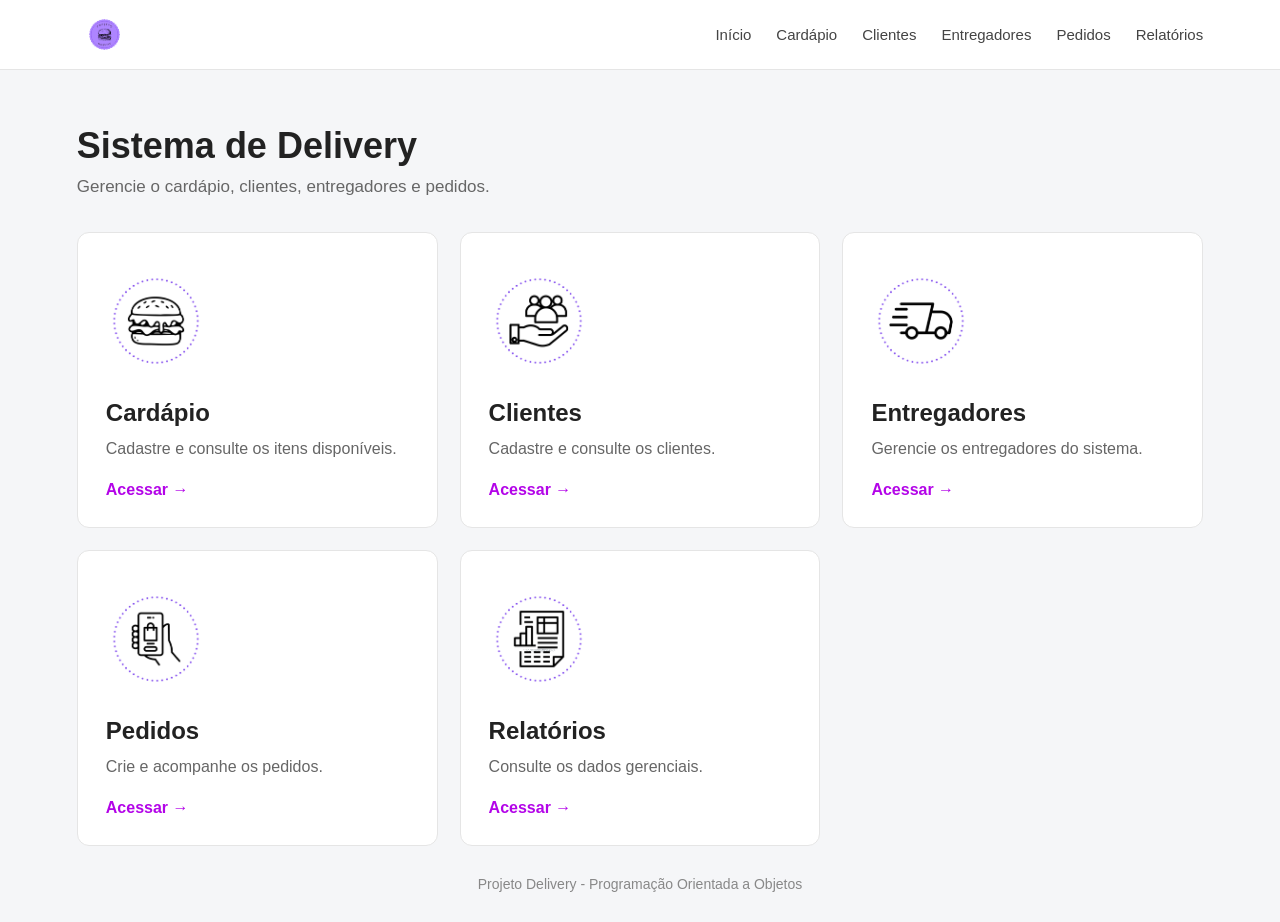
==== frontend/index.html @ b07e9dcb "DeliveryApp v1 - Front+Back" ====
<!DOCTYPE html>
<html lang="pt-BR">
<head>
    <meta charset="UTF-8">
    <meta name="viewport" content="width=device-width, initial-scale=1.0">
    <title>Delivery - Início</title>
    <link rel="icon" type="image/png" href="imagens/logo.png">
    <link rel="stylesheet" href="css/style.css">
</head>
<body>

    <header class="topo">

        <a href="index.html" class="logo">
            <img src="imagens/logo.png" alt="Delivery">
        </a>

        <nav>
            <a href="index.html">Início</a>
            <a href="cardapio.html">Cardápio</a>
            <a href="clientes.html">Clientes</a>
            <a href="entregadores.html">Entregadores</a>
            <a href="pedidos.html">Pedidos</a>
            <a href="relatorios.html">Relatórios</a>
        </nav>

    </header>

    <main class="container">

        <section class="boas-vindas">
            <h1>Sistema de Delivery</h1>
            <p>Gerencie o cardápio, clientes, entregadores e pedidos.</p>
        </section>

        <section class="cards">

            <a href="cardapio.html" class="card">
                <img src="imagens/cardapio.png" alt="Cardápio" class="imagem-card">
                <h2>Cardápio</h2>
                <p>Cadastre e consulte os itens disponíveis.</p>
                <span>Acessar →</span>
            </a>

            <a href="clientes.html" class="card">
                <img src="imagens/clientes.png" alt="Clientes" class="imagem-card">
                <h2>Clientes</h2>
                <p>Cadastre e consulte os clientes.</p>
                <span>Acessar →</span>
            </a>

            <a href="entregadores.html" class="card">
                <img src="imagens/entregadores.png" alt="Entregadores" class="imagem-card">
                <h2>Entregadores</h2>
                <p>Gerencie os entregadores do sistema.</p>
                <span>Acessar →</span>
            </a>

            <a href="pedidos.html" class="card">
                <img src="imagens/pedidos.png" alt="Pedidos" class="imagem-card">
                <h2>Pedidos</h2>
                <p>Crie e acompanhe os pedidos.</p>
                <span>Acessar →</span>
            </a>

            <a href="relatorios.html" class="card">
                <img src="imagens/relatorios.png" alt="Relatórios" class="imagem-card">
                <h2>Relatórios</h2>
                <p>Consulte os dados gerenciais.</p>
                <span>Acessar →</span>
            </a>

        </section>

    </main>

    <footer>
        <p>Projeto Delivery - Programação Orientada a Objetos</p>
    </footer>

</body>
</html>
---- frontend/css/style.css ----
* {
    margin: 0;
    padding: 0;
    box-sizing: border-box;
}

:root {
    --principal: #b304e8;
    --principal-hover: #a110b1;
    --fundo: #f5f6f8;
    --branco: #ffffff;
    --texto: #222222;
    --texto-secundario: #666666;
    --borda: #e5e5e5;
    --sucesso: #198754;
    --erro: #dc3545;
    --azul: #0d6efd;
}

body {
    font-family: Arial, Helvetica, sans-serif;
    background: var(--fundo);
    color: var(--texto);
    min-height: 100vh;
}

a {
    color: inherit;
}

button,
input,
select {
    font-family: inherit;
}

button {
    cursor: pointer;
}

.topo {
    width: 100%;
    min-height: 70px;
    background: var(--branco);
    border-bottom: 1px solid var(--borda);
    display: flex;
    align-items: center;
    justify-content: space-between;
    padding: 0 6%;
}

.logo {
    font-size: 24px;
    font-weight: bold;
    color: var(--principal);
    text-decoration: none;
    display: flex;
    align-items: center;
}

.logo img {
    width: 55px;
    height: 55px;
    object-fit: contain;
}

.topo nav {
    display: flex;
    align-items: center;
    gap: 25px;
}

.topo nav a {
    text-decoration: none;
    color: #444;
    font-size: 15px;
    font-weight: 500;
    transition: 0.2s;
}

.topo nav a:hover {
    color: var(--principal);
}

.container {
    width: 88%;
    max-width: 1200px;
    margin: 0 auto;
}

.boas-vindas {
    padding: 55px 0 35px;
}

.boas-vindas h1 {
    font-size: 36px;
    margin-bottom: 10px;
}

.boas-vindas p {
    color: var(--texto-secundario);
    font-size: 17px;
}

.cards {
    display: grid;
    grid-template-columns: repeat(3, 1fr);
    gap: 22px;
}

.card {
    background: var(--branco);
    border-radius: 12px;
    padding: 28px;
    text-decoration: none;
    border: 1px solid var(--borda);
    transition: 0.2s;
}

.card:hover {
    transform: translateY(-4px);
    box-shadow: 0 8px 25px rgba(0, 0, 0, 0.08);
}

.card img {
    width: 100px;
    height: 120px;
    object-fit: cover;
    border-radius: 10px;
    margin-bottom: 18px;
}

.card h2 {
    margin-bottom: 10px;
}

.card p {
    color: var(--texto-secundario);
    line-height: 1.5;
    margin-bottom: 20px;
}

.card span {
    color: var(--principal);
    font-weight: bold;
}

.pagina-cabecalho {
    padding: 45px 0 30px;
}

.pagina-cabecalho h1 {
    font-size: 32px;
    margin-bottom: 8px;
}

.pagina-cabecalho p {
    color: var(--texto-secundario);
    font-size: 16px;
}

.barra-acoes {
    background: var(--branco);
    border: 1px solid var(--borda);
    border-radius: 10px;
    padding: 18px;
    margin-bottom: 25px;
    display: flex;
    align-items: center;
    justify-content: space-between;
    gap: 15px;
}

.busca {
    display: flex;
    align-items: center;
    gap: 10px;
    flex: 1;
}

.busca input {
    width: 100%;
    max-width: 450px;
}

button {
    border: none;
    border-radius: 7px;
    padding: 11px 18px;
    font-size: 14px;
    font-weight: 600;
    background: var(--principal);
    color: var(--branco);
    transition: 0.2s;
}

button:hover {
    background: var(--principal-hover);
}

#btnListar,
#btnCancelarItem,
#btnCancelarCliente,
#btnCancelarEntregador,
#btnCancelarPedido {
    background: #6c757d;
}

#btnListar:hover,
#btnCancelarItem:hover,
#btnCancelarCliente:hover,
#btnCancelarEntregador:hover,
#btnCancelarPedido:hover {
    background: #5c636a;
}

input,
select {
    width: 100%;
    border: 1px solid #d5d5d5;
    border-radius: 7px;
    padding: 11px 12px;
    font-size: 14px;
    background: var(--branco);
    outline: none;
}

input:focus,
select:focus {
    border-color: var(--principal);
    box-shadow: 0 0 0 3px rgba(232, 93, 4, 0.1);
}

.formulario {
    background: var(--branco);
    border: 1px solid var(--borda);
    border-radius: 10px;
    padding: 25px;
    margin-bottom: 25px;
}

.formulario h2 {
    font-size: 21px;
    margin-bottom: 22px;
}

.formulario form {
    display: grid;
    gap: 18px;
}

.campo {
    display: flex;
    flex-direction: column;
    gap: 7px;
}

.campo label {
    font-size: 14px;
    font-weight: 600;
}

.botoes-formulario {
    display: flex;
    gap: 10px;
    margin-top: 5px;
}

.oculto {
    display: none !important;
}

.tabela-container {
    background: var(--branco);
    border: 1px solid var(--borda);
    border-radius: 10px;
    padding: 25px;
    margin-bottom: 30px;
    overflow-x: auto;
}

.tabela-container h2 {
    font-size: 21px;
    margin-bottom: 20px;
}

table {
    width: 100%;
    border-collapse: collapse;
}

thead {
    background: #f1f3f5;
}

th,
td {
    padding: 14px 12px;
    text-align: left;
    border-bottom: 1px solid var(--borda);
    font-size: 14px;
}

th {
    font-weight: 600;
}

tbody tr:hover {
    background: #fafafa;
}

.filtro {
    display: flex;
    align-items: center;
    gap: 10px;
}

.filtro label {
    font-size: 14px;
    font-weight: 600;
    white-space: nowrap;
}

.filtro select {
    width: 180px;
}

.itens-pedido {
    margin-top: 10px;
    border-top: 1px solid var(--borda);
    padding-top: 20px;
}

.itens-pedido h3 {
    font-size: 18px;
    margin-bottom: 15px;
}

.resumo-pedido {
    background: #f8f9fa;
    border-radius: 8px;
    padding: 18px;
    margin-top: 10px;
}

.resumo-pedido p {
    display: flex;
    justify-content: space-between;
    padding: 6px 0;
    color: #555;
}

.resumo-pedido p:last-child {
    border-top: 1px solid var(--borda);
    margin-top: 8px;
    padding-top: 14px;
    font-size: 18px;
    color: var(--texto);
}

/* RELATÓRIOS */

.relatorios-cards {
    display: grid;
    grid-template-columns: repeat(3, 1fr);
    gap: 20px;
    margin-bottom: 25px;
}

.relatorio-card {
    background: var(--branco);
    border: 1px solid var(--borda);
    border-radius: 10px;
    padding: 25px;
}

.imagem-card {
    width: 100px;
    height: 120px;
    object-fit: cover;
    object-position: center;
    display: block;
    border-radius: 10px;
    margin-bottom: 18px;
}

.imagem-relatorio {
    width: 100px;
    height: 120px;
    object-fit: cover;
    object-position: center;
    display: block;
    border-radius: 8px;
    margin-bottom: 18px;
}

.relatorio-card h2 {
    font-size: 16px;
    color: var(--texto-secundario);
    font-weight: 500;
    margin-bottom: 12px;
}

.relatorio-card strong {
    font-size: 25px;
    color: var(--principal);
}

.relatorio-card p {
    color: var(--texto-secundario);
    margin-top: 8px;
    font-size: 14px;
}

.acoes-relatorio {
    display: flex;
    justify-content: flex-end;
    margin-bottom: 40px;
}

/* STATUS DOS PEDIDOS */

.status {
    display: inline-block;
    padding: 5px 10px;
    border-radius: 20px;
    font-size: 12px;
    font-weight: bold;
}

.status-recebido {
    background: #fff3cd;
    color: #856404;
}

.status-preparo {
    background: #cff4fc;
    color: #055160;
}

.status-pronto {
    background: #d1e7dd;
    color: #0f5132;
}

.status-rota {
    background: #cfe2ff;
    color: #084298;
}

.status-entregue {
    background: #d1e7dd;
    color: #0f5132;
}

/* MENSAGENS */

.mensagem {
    padding: 12px 15px;
    border-radius: 7px;
    margin-bottom: 15px;
    font-size: 14px;
}

.mensagem-sucesso {
    background: #d1e7dd;
    color: #0f5132;
}

.mensagem-erro {
    background: #f8d7da;
    color: #842029;
}

.mensagem-info {
    background: #cff4fc;
    color: #055160;
}

footer {
    text-align: center;
    padding: 30px 0;
    color: #888;
    font-size: 14px;
}

/* TABLET */

@media (max-width: 1000px) {

    .topo {
        padding: 0 3%;
    }

    .topo nav {
        gap: 15px;
    }

    .cards {
        grid-template-columns: repeat(2, 1fr);
    }

    .relatorios-cards {
        grid-template-columns: repeat(2, 1fr);
    }

}

/* CELULAR */

@media (max-width: 750px) {

    .topo {
        flex-direction: column;
        padding: 20px;
        gap: 20px;
    }

    .topo nav {
        flex-wrap: wrap;
        justify-content: center;
    }

    .barra-acoes {
        flex-direction: column;
        align-items: stretch;
    }

    .busca {
        flex-direction: column;
        align-items: stretch;
    }

    .busca input {
        max-width: none;
    }

    .filtro {
        flex-direction: column;
        align-items: stretch;
    }

    .filtro select {
        width: 100%;
    }

    .cards {
        grid-template-columns: 1fr;
    }

    .relatorios-cards {
        grid-template-columns: 1fr;
    }

}

/* CELULAR PEQUENO */

@media (max-width: 500px) {

    .container {
        width: 92%;
    }

    .boas-vindas h1 {
        font-size: 28px;
    }

    .pagina-cabecalho h1 {
        font-size: 27px;
    }

    .formulario,
    .tabela-container {
        padding: 18px;
    }

    .botoes-formulario {
        flex-direction: column;
    }

    .botoes-formulario button {
        width: 100%;
    }

    .imagem-relatorio {
        height: 140px;
    }

}
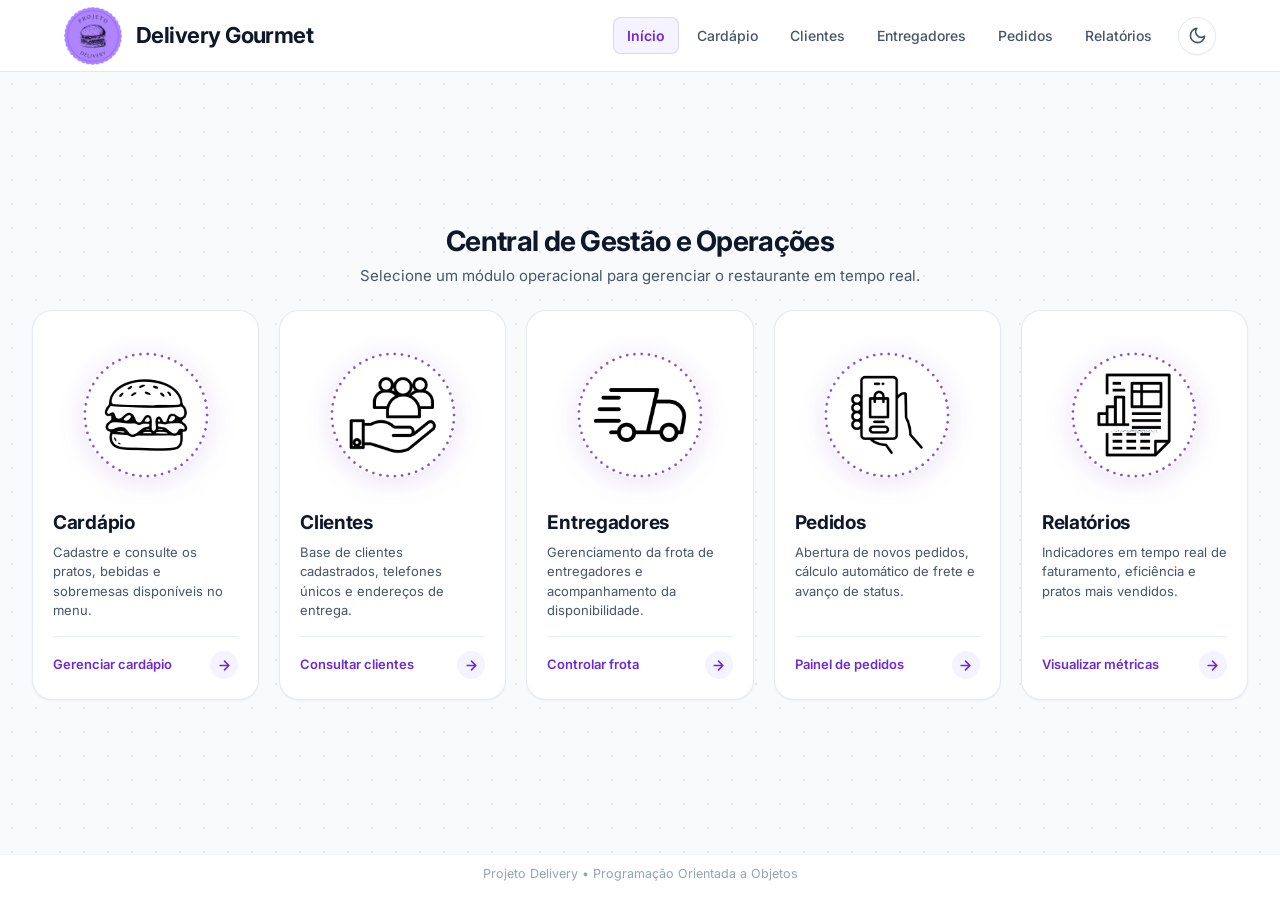
==== commit 5b6f2f5d: "DeliveryApp - VersaoFinal" ====
--- a/frontend/index.html
+++ b/frontend/index.html
@@ -4,70 +4,145 @@
     <meta charset="UTF-8">
     <meta name="viewport" content="width=device-width, initial-scale=1.0">
     <title>Delivery - Início</title>
-    <link rel="icon" type="image/png" href="imagens/logo.png">
-    <link rel="stylesheet" href="css/style.css">
+    <link rel="icon" type="image/png" href="imagens/favicon.png">
+    <script>
+        (function() {
+            try {
+                var salvo = localStorage.getItem('delivery_tema');
+                var prefereEscuro = window.matchMedia && window.matchMedia('(prefers-color-scheme: dark)').matches;
+                var tema = salvo || (prefereEscuro ? 'escuro' : 'claro');
+                document.documentElement.setAttribute('data-tema', tema);
+            } catch (e) {}
+        })();
+    </script>
+    <link rel="preconnect" href="https://fonts.googleapis.com">
+    <link rel="preconnect" href="https://fonts.gstatic.com" crossorigin>
+    <link href="https://fonts.googleapis.com/css2?family=Inter:wght@400;500;600;700&display=swap" rel="stylesheet">
+    <link rel="stylesheet" href="css/style.css?v=6">
 </head>
-<body>
+<body class="pagina-inicio">
 
     <header class="topo">
+        <div class="logo-wrap">
+            <a href="index.html" class="logo">
+                <img src="imagens/logo-menu.png" alt="Delivery">
+                <span class="logo-texto">Delivery Gourmet</span>
+            </a>
 
-        <a href="index.html" class="logo">
-            <img src="imagens/logo.png" alt="Delivery">
-        </a>
+            <div class="logo-popover">
+                <div class="logo-popover-img-wrap">
+                    <img src="imagens/logo-menu.png" alt="Logo Delivery Gourmet Ampliada" class="logo-popover-img">
+                </div>
+                <div class="logo-popover-conteudo">
+                    <h3>Delivery Gourmet</h3>
+                    <p>Sistema Acadêmico de Gestão Gastronômica &amp; Entregas</p>
+                </div>
+            </div>
+        </div>
 
         <nav>
-            <a href="index.html">Início</a>
+            <a href="index.html" class="ativo">Início</a>
             <a href="cardapio.html">Cardápio</a>
             <a href="clientes.html">Clientes</a>
             <a href="entregadores.html">Entregadores</a>
             <a href="pedidos.html">Pedidos</a>
             <a href="relatorios.html">Relatórios</a>
+            <button type="button" id="btnTemaToggle" class="btn-tema" title="Alternar tema claro/escuro" aria-label="Alternar tema claro/escuro">
+                <svg class="icone-sol" viewBox="0 0 24 24" width="18" height="18" fill="none" stroke="currentColor" stroke-width="2" stroke-linecap="round" stroke-linejoin="round">
+                    <circle cx="12" cy="12" r="5"></circle>
+                    <line x1="12" y1="1" x2="12" y2="3"></line>
+                    <line x1="12" y1="21" x2="12" y2="23"></line>
+                    <line x1="4.22" y1="4.22" x2="5.64" y2="5.64"></line>
+                    <line x1="18.36" y1="18.36" x2="19.78" y2="19.78"></line>
+                    <line x1="1" y1="12" x2="3" y2="12"></line>
+                    <line x1="21" y1="12" x2="23" y2="12"></line>
+                    <line x1="4.22" y1="19.78" x2="5.64" y2="18.36"></line>
+                    <line x1="18.36" y1="5.64" x2="19.78" y2="4.22"></line>
+                </svg>
+                <svg class="icone-lua" viewBox="0 0 24 24" width="18" height="18" fill="none" stroke="currentColor" stroke-width="2" stroke-linecap="round" stroke-linejoin="round">
+                    <path d="M21 12.79A9 9 0 1 1 11.21 3 7 7 0 0 0 21 12.79z"></path>
+                </svg>
+            </button>
         </nav>
-
     </header>
 
-    <main class="container">
+    <main class="container container-home">
 
-        <section class="boas-vindas">
-            <h1>Sistema de Delivery</h1>
-            <p>Gerencie o cardápio, clientes, entregadores e pedidos.</p>
+        <section class="pagina-cabecalho boas-vindas animar-fade-in">
+            <h1>Central de Gestão e Operações</h1>
+            <p>Selecione um módulo operacional para gerenciar o restaurante em tempo real.</p>
         </section>
 
-        <section class="cards">
+        <section class="cards animar-fade-in">
 
             <a href="cardapio.html" class="card">
-                <img src="imagens/cardapio.png" alt="Cardápio" class="imagem-card">
+                <div class="card-img-wrap">
+                    <img src="imagens/cardapio.png?v=3" alt="Cardápio" class="imagem-card">
+                </div>
                 <h2>Cardápio</h2>
-                <p>Cadastre e consulte os itens disponíveis.</p>
-                <span>Acessar →</span>
+                <p>Cadastre e consulte os pratos, bebidas e sobremesas disponíveis no menu.</p>
+                <div class="card-acao">
+                    <span class="card-acao-texto">Gerenciar cardápio</span>
+                    <span class="card-acao-icone">
+                        <svg width="15" height="15" viewBox="0 0 24 24" fill="none" stroke="currentColor" stroke-width="2.5" stroke-linecap="round" stroke-linejoin="round"><path d="M5 12h14M12 5l7 7-7 7"/></svg>
+                    </span>
+                </div>
             </a>
 
             <a href="clientes.html" class="card">
-                <img src="imagens/clientes.png" alt="Clientes" class="imagem-card">
+                <div class="card-img-wrap">
+                    <img src="imagens/clientes.png?v=3" alt="Clientes" class="imagem-card">
+                </div>
                 <h2>Clientes</h2>
-                <p>Cadastre e consulte os clientes.</p>
-                <span>Acessar →</span>
+                <p>Base de clientes cadastrados, telefones únicos e endereços de entrega.</p>
+                <div class="card-acao">
+                    <span class="card-acao-texto">Consultar clientes</span>
+                    <span class="card-acao-icone">
+                        <svg width="15" height="15" viewBox="0 0 24 24" fill="none" stroke="currentColor" stroke-width="2.5" stroke-linecap="round" stroke-linejoin="round"><path d="M5 12h14M12 5l7 7-7 7"/></svg>
+                    </span>
+                </div>
             </a>
 
             <a href="entregadores.html" class="card">
-                <img src="imagens/entregadores.png" alt="Entregadores" class="imagem-card">
+                <div class="card-img-wrap">
+                    <img src="imagens/entregadores.png?v=3" alt="Entregadores" class="imagem-card">
+                </div>
                 <h2>Entregadores</h2>
-                <p>Gerencie os entregadores do sistema.</p>
-                <span>Acessar →</span>
+                <p>Gerenciamento da frota de entregadores e acompanhamento da disponibilidade.</p>
+                <div class="card-acao">
+                    <span class="card-acao-texto">Controlar frota</span>
+                    <span class="card-acao-icone">
+                        <svg width="15" height="15" viewBox="0 0 24 24" fill="none" stroke="currentColor" stroke-width="2.5" stroke-linecap="round" stroke-linejoin="round"><path d="M5 12h14M12 5l7 7-7 7"/></svg>
+                    </span>
+                </div>
             </a>
 
             <a href="pedidos.html" class="card">
-                <img src="imagens/pedidos.png" alt="Pedidos" class="imagem-card">
+                <div class="card-img-wrap">
+                    <img src="imagens/pedidos.png?v=3" alt="Pedidos" class="imagem-card">
+                </div>
                 <h2>Pedidos</h2>
-                <p>Crie e acompanhe os pedidos.</p>
-                <span>Acessar →</span>
+                <p>Abertura de novos pedidos, cálculo automático de frete e avanço de status.</p>
+                <div class="card-acao">
+                    <span class="card-acao-texto">Painel de pedidos</span>
+                    <span class="card-acao-icone">
+                        <svg width="15" height="15" viewBox="0 0 24 24" fill="none" stroke="currentColor" stroke-width="2.5" stroke-linecap="round" stroke-linejoin="round"><path d="M5 12h14M12 5l7 7-7 7"/></svg>
+                    </span>
+                </div>
             </a>
 
             <a href="relatorios.html" class="card">
-                <img src="imagens/relatorios.png" alt="Relatórios" class="imagem-card">
+                <div class="card-img-wrap">
+                    <img src="imagens/relatorios.png?v=3" alt="Relatórios" class="imagem-card">
+                </div>
                 <h2>Relatórios</h2>
-                <p>Consulte os dados gerenciais.</p>
-                <span>Acessar →</span>
+                <p>Indicadores em tempo real de faturamento, eficiência e pratos mais vendidos.</p>
+                <div class="card-acao">
+                    <span class="card-acao-texto">Visualizar métricas</span>
+                    <span class="card-acao-icone">
+                        <svg width="15" height="15" viewBox="0 0 24 24" fill="none" stroke="currentColor" stroke-width="2.5" stroke-linecap="round" stroke-linejoin="round"><path d="M5 12h14M12 5l7 7-7 7"/></svg>
+                    </span>
+                </div>
             </a>
 
         </section>
@@ -75,8 +150,9 @@
     </main>
 
     <footer>
-        <p>Projeto Delivery - Programação Orientada a Objetos</p>
+        <p>Projeto Delivery &bull; Programação Orientada a Objetos</p>
     </footer>
 
+    <script src="js/api.js"></script>
 </body>
 </html>
--- a/frontend/css/style.css
+++ b/frontend/css/style.css
@@ -1,174 +1,520 @@
-* {
+/* ==========================================================================
+   DELIVERY GOURMET - DESIGN SYSTEM CENTRALIZADO
+   Inspirado nas diretrizes visuais de PrimeNG e Aceternity UI.
+   Regra: Um sistema, uma identidade, um padrão.
+   ========================================================================== */
+
+/* --------------------------------------------------------------------------
+   1. RESET & DESIGN TOKENS
+   -------------------------------------------------------------------------- */
+*,
+*::before,
+*::after {
     margin: 0;
     padding: 0;
     box-sizing: border-box;
 }
 
 :root {
-    --principal: #b304e8;
-    --principal-hover: #a110b1;
-    --fundo: #f5f6f8;
-    --branco: #ffffff;
-    --texto: #222222;
-    --texto-secundario: #666666;
-    --borda: #e5e5e5;
-    --sucesso: #198754;
-    --erro: #dc3545;
-    --azul: #0d6efd;
+    /* Identidade Cromática Primária (Violeta Elegante - WCAG AAA Compliant) */
+    --brand-primaria: #6d28d9;
+    --brand-primaria-hover: #5b21b6;
+    --brand-primaria-active: #4c1d95;
+    --brand-primaria-surface: #f5f3ff;
+    --brand-primaria-border: #ddd6fe;
+    --brand-primaria-ring: rgba(109, 40, 217, 0.15);
+
+    /* Escala Neutra de Superfície (Slate Palette) */
+    --fundo-app: #f8fafc;
+    --superficie: #ffffff;
+    --superficie-subtil: #f1f5f9;
+    --borda: #e2e8f0;
+    --borda-forte: #cbd5e1;
+
+    /* Escala Tipográfica de Contraste */
+    --texto-principal: #0f172a;
+    --texto-secundario: #475569;
+    --texto-suave: #94a3b8;
+
+    /* Feedback Semântico (PrimeNG Tag / Message Styles) */
+    --sucesso-fundo: #ecfdf5;
+    --sucesso-texto: #047857;
+    --sucesso-borda: #a7f3d0;
+
+    --aviso-fundo: #fffbeb;
+    --aviso-texto: #b45309;
+    --aviso-borda: #fde68a;
+
+    --erro-fundo: #fef2f2;
+    --erro-texto: #b91c1c;
+    --erro-borda: #fecaca;
+
+    --info-fundo: #eff6ff;
+    --info-texto: #1d4ed8;
+    --info-borda: #bfdbfe;
+
+    /* Dimensões e Raios Unificados */
+    --altura-controle: 40px;
+    --altura-controle-sm: 32px;
+    --raio-sm: 8px;
+    --raio-md: 12px;
+    --raio-lg: 16px;
+    --raio-pill: 9999px;
+
+    /* Sombras Sutis (Aceternity Ambient & Minimal Elevation) */
+    --sombra-sm: 0 1px 2px 0 rgba(0, 0, 0, 0.04);
+    --sombra-card: 0 1px 3px 0 rgba(0, 0, 0, 0.04), 0 1px 2px -1px rgba(0, 0, 0, 0.04);
+    --sombra-card-hover: 0 10px 20px -3px rgba(0, 0, 0, 0.05), 0 4px 6px -2px rgba(0, 0, 0, 0.02);
+    --sombra-dropdown: 0 10px 15px -3px rgba(0, 0, 0, 0.08), 0 4px 6px -4px rgba(0, 0, 0, 0.03);
+
+    /* Transições e Movimento Discreto */
+    --transicao-rapida: 0.15s ease-in-out;
+    --transicao-suave: 0.2s cubic-bezier(0.16, 1, 0.3, 1);
+    --transicao-tema: background-color 0.25s ease, border-color 0.25s ease, color 0.25s ease;
+
+    /* Tokens Específicos para Componentes */
+    --navbar-bg: rgba(255, 255, 255, 0.95);
+    --card-bg: #ffffff;
+    --card-border: rgba(226, 232, 240, 0.85);
+    --card-divisor: rgba(226, 232, 240, 0.75);
+    --popover-bg: #ffffff;
+    --popover-border: rgba(109, 40, 217, 0.25);
+    --popover-sombra: 0 24px 48px -10px rgba(109, 40, 217, 0.22), 0 4px 16px rgba(0, 0, 0, 0.08);
+    --spotlight-cor: rgba(109, 40, 217, 0.08);
+    --ilustracao-radial: radial-gradient(circle at center, rgba(109, 40, 217, 0.05) 0%, transparent 68%);
+    --ilustracao-radial-hover: radial-gradient(circle at center, rgba(109, 40, 217, 0.12) 0%, transparent 72%);
+    --body-grid-pattern: radial-gradient(rgba(148, 163, 184, 0.22) 1px, transparent 1px);
+    --scrollbar-track: #f1f5f9;
+    --scrollbar-thumb: #cbd5e1;
+    --scrollbar-thumb-hover: #94a3b8;
+}
+
+/* ==========================================================================
+   MODO ESCURO COMPLETO (DARK MODE TOKENS & OVERRIDES)
+   ========================================================================== */
+[data-tema="escuro"] {
+    /* Identidade Cromática Primária (Calibrada para fundo escuro com alto contraste) */
+    --brand-primaria: #8b5cf6;
+    --brand-primaria-hover: #a78bfa;
+    --brand-primaria-active: #7c3aed;
+    --brand-primaria-surface: rgba(139, 92, 246, 0.16);
+    --brand-primaria-border: rgba(139, 92, 246, 0.38);
+    --brand-primaria-ring: rgba(139, 92, 246, 0.3);
+
+    /* Escala Neutra de Superfície (Slate Profundo de Alta Sofisticação) */
+    --fundo-app: #090d16;
+    --superficie: #111827;
+    --superficie-subtil: #1e293b;
+    --borda: #1e293b;
+    --borda-forte: #334155;
+
+    /* Escala Tipográfica de Alto Contraste Acessível (WCAG AAA) */
+    --texto-principal: #f8fafc;
+    --texto-secundario: #94a3b8;
+    --texto-suave: #64748b;
+
+    /* Feedback Semântico Refinado para Dark Mode */
+    --sucesso-fundo: rgba(16, 185, 129, 0.14);
+    --sucesso-texto: #34d399;
+    --sucesso-borda: rgba(16, 185, 129, 0.32);
+
+    --aviso-fundo: rgba(245, 158, 11, 0.14);
+    --aviso-texto: #fbbf24;
+    --aviso-borda: rgba(245, 158, 11, 0.32);
+
+    --erro-fundo: rgba(239, 68, 68, 0.14);
+    --erro-texto: #f87171;
+    --erro-borda: rgba(239, 68, 68, 0.32);
+
+    --info-fundo: rgba(59, 130, 246, 0.14);
+    --info-texto: #60a5fa;
+    --info-borda: rgba(59, 130, 246, 0.32);
+
+    /* Sombras Profundas com Oclusão de Ambiente */
+    --sombra-sm: 0 1px 3px 0 rgba(0, 0, 0, 0.35);
+    --sombra-card: 0 4px 16px -2px rgba(0, 0, 0, 0.45), 0 2px 6px -1px rgba(0, 0, 0, 0.3);
+    --sombra-card-hover: 0 20px 35px -8px rgba(0, 0, 0, 0.65), 0 6px 14px -3px rgba(0, 0, 0, 0.4);
+    --sombra-dropdown: 0 16px 32px -4px rgba(0, 0, 0, 0.65), 0 6px 12px -3px rgba(0, 0, 0, 0.4);
+
+    /* Tokens Específicos para Componentes */
+    --navbar-bg: rgba(9, 13, 22, 0.92);
+    --card-bg: #111827;
+    --card-border: rgba(51, 65, 85, 0.65);
+    --card-divisor: rgba(51, 65, 85, 0.6);
+    --popover-bg: #111827;
+    --popover-border: rgba(139, 92, 246, 0.35);
+    --popover-sombra: 0 24px 48px -10px rgba(0, 0, 0, 0.75), 0 4px 20px rgba(139, 92, 246, 0.2);
+    --spotlight-cor: rgba(139, 92, 246, 0.16);
+    --ilustracao-radial: radial-gradient(circle at center, rgba(139, 92, 246, 0.12) 0%, transparent 68%);
+    --ilustracao-radial-hover: radial-gradient(circle at center, rgba(139, 92, 246, 0.22) 0%, transparent 72%);
+    --body-grid-pattern: radial-gradient(rgba(148, 163, 184, 0.08) 1px, transparent 1px);
+    --scrollbar-track: #090d16;
+    --scrollbar-thumb: #1e293b;
+    --scrollbar-thumb-hover: #334155;
+}
+
+/* Scrollbars Globais Suaves */
+html {
+    scrollbar-width: thin;
+    scrollbar-color: var(--scrollbar-thumb) var(--scrollbar-track);
+}
+
+::-webkit-scrollbar {
+    width: 8px;
+    height: 8px;
+}
+
+::-webkit-scrollbar-track {
+    background: var(--scrollbar-track);
+}
+
+::-webkit-scrollbar-thumb {
+    background: var(--scrollbar-thumb);
+    border-radius: var(--raio-pill);
+}
+
+::-webkit-scrollbar-thumb:hover {
+    background: var(--scrollbar-thumb-hover);
 }
 
 body {
-    font-family: Arial, Helvetica, sans-serif;
-    background: var(--fundo);
-    color: var(--texto);
+    font-family: 'Inter', -apple-system, BlinkMacSystemFont, "Segoe UI", Roboto, "Helvetica Neue", Arial, sans-serif;
+    background-color: var(--fundo-app);
+    background-image: var(--body-grid-pattern);
+    background-size: 24px 24px;
+    background-position: 0 0;
+    color: var(--texto-secundario);
+    line-height: 1.5;
+    font-size: 14px;
     min-height: 100vh;
+    -webkit-font-smoothing: antialiased;
+    -moz-osx-font-smoothing: grayscale;
+    transition: var(--transicao-tema);
 }
 
 a {
     color: inherit;
+    text-decoration: none;
 }
 
 button,
 input,
-select {
+select,
+textarea {
     font-family: inherit;
-}
-
-button {
-    cursor: pointer;
-}
-
+    font-size: 14px;
+    color: var(--texto-principal);
+}
+
+/* --------------------------------------------------------------------------
+   2. NAVBAR / CABEÇALHO GLOBAL DO SISTEMA
+   -------------------------------------------------------------------------- */
 .topo {
     width: 100%;
-    min-height: 70px;
-    background: var(--branco);
+    min-height: 80px;
+    background: var(--navbar-bg);
+    backdrop-filter: blur(12px);
+    -webkit-backdrop-filter: blur(12px);
     border-bottom: 1px solid var(--borda);
     display: flex;
     align-items: center;
     justify-content: space-between;
-    padding: 0 6%;
+    padding: 0 5%;
+    position: sticky;
+    top: 0;
+    z-index: 999;
+    transition: background-color 0.25s ease, border-color 0.25s ease;
+}
+
+.logo-wrap {
+    position: relative;
+    display: inline-flex;
+    align-items: center;
 }
 
 .logo {
-    font-size: 24px;
-    font-weight: bold;
-    color: var(--principal);
+    display: inline-flex;
+    align-items: center;
+    gap: 14px;
     text-decoration: none;
+    transition: opacity var(--transicao-rapida), transform var(--transicao-rapida);
+}
+
+.logo:hover {
+    opacity: 0.95;
+    transform: translateY(-1px);
+}
+
+.logo img {
+    width: 58px;
+    height: 58px;
+    object-fit: contain;
+}
+
+.logo-texto {
+    font-size: 22px;
+    font-weight: 700;
+    color: var(--texto-principal);
+    letter-spacing: -0.025em;
+    display: inline-flex;
+    align-items: center;
+}
+
+/* Popover Flutuante da Logo Ampliada no Hover */
+.logo-popover {
+    position: absolute;
+    top: calc(100% + 14px);
+    left: 0;
+    width: 290px;
+    background: var(--popover-bg) !important;
+    backdrop-filter: none !important;
+    -webkit-backdrop-filter: none !important;
+    border: 1px solid var(--popover-border);
+    border-radius: var(--raio-md);
+    box-shadow: var(--popover-sombra);
+    padding: 22px 20px;
+    z-index: 9999;
+    opacity: 0;
+    visibility: hidden;
+    transform: translateY(8px) scale(0.96);
+    transition: opacity 0.2s cubic-bezier(0.16, 1, 0.3, 1),
+                transform 0.2s cubic-bezier(0.16, 1, 0.3, 1),
+                visibility 0.2s,
+                background-color 0.25s ease,
+                border-color 0.25s ease;
+    pointer-events: none;
+}
+
+.logo-popover::before {
+    content: '';
+    position: absolute;
+    top: -6px;
+    left: 28px;
+    width: 12px;
+    height: 12px;
+    background: var(--popover-bg);
+    border-left: 1px solid var(--popover-border);
+    border-top: 1px solid var(--popover-border);
+    transform: rotate(45deg);
+    transition: background-color 0.25s ease, border-color 0.25s ease;
+}
+
+.logo-wrap:hover .logo-popover {
+    opacity: 1;
+    visibility: visible;
+    transform: translateY(0) scale(1);
+    pointer-events: auto;
+}
+
+.logo-popover-img-wrap {
+    width: 100%;
+    height: 130px;
+    background: radial-gradient(circle at center, rgba(109, 40, 217, 0.08) 0%, transparent 72%);
     display: flex;
     align-items: center;
-}
-
-.logo img {
-    width: 55px;
-    height: 55px;
+    justify-content: center;
+    margin-bottom: 12px;
+    border-radius: var(--raio-sm);
+}
+
+[data-tema="escuro"] .logo-popover-img-wrap {
+    background: radial-gradient(circle at center, rgba(139, 92, 246, 0.18) 0%, transparent 72%);
+}
+
+.logo-popover-img {
+    width: 110px;
+    height: 110px;
     object-fit: contain;
+    filter: drop-shadow(0 6px 14px rgba(109, 40, 217, 0.2));
+    animation: logoFloat 3s ease-in-out infinite alternate;
+}
+
+[data-tema="escuro"] .logo-popover-img {
+    filter: drop-shadow(0 6px 16px rgba(139, 92, 246, 0.35));
+}
+
+@keyframes logoFloat {
+    0% { transform: translateY(0); }
+    100% { transform: translateY(-4px); }
+}
+
+.logo-popover-conteudo h3 {
+    font-size: 16px;
+    font-weight: 700;
+    color: var(--texto-principal);
+    margin-bottom: 4px;
+    text-align: center;
+}
+
+.logo-popover-conteudo p {
+    font-size: 12px;
+    color: var(--texto-secundario);
+    line-height: 1.45;
+    text-align: center;
+    margin-bottom: 0;
 }
 
 .topo nav {
     display: flex;
     align-items: center;
-    gap: 25px;
+    gap: 4px;
 }
 
 .topo nav a {
     text-decoration: none;
-    color: #444;
-    font-size: 15px;
+    color: var(--texto-secundario);
+    font-size: 14px;
     font-weight: 500;
-    transition: 0.2s;
+    padding: 8px 14px;
+    border-radius: var(--raio-sm);
+    transition: color var(--transicao-rapida), background-color var(--transicao-rapida);
 }
 
 .topo nav a:hover {
-    color: var(--principal);
-}
-
+    color: var(--texto-principal);
+    background-color: var(--superficie-subtil);
+}
+
+.topo nav a.ativo {
+    color: var(--brand-primaria);
+    background-color: var(--brand-primaria-surface);
+    font-weight: 600;
+    box-shadow: inset 0 0 0 1px var(--brand-primaria-border);
+}
+
+/* --------------------------------------------------------------------------
+   BOTÃO DE ALTERNÂNCIA DE TEMA (CLARO / ESCURO)
+   -------------------------------------------------------------------------- */
+.btn-tema {
+    display: inline-flex;
+    align-items: center;
+    justify-content: center;
+    width: 38px;
+    height: 38px;
+    min-width: 38px;
+    padding: 0;
+    margin-left: 8px;
+    border-radius: var(--raio-pill);
+    background: var(--superficie);
+    border: 1px solid var(--borda);
+    color: var(--texto-secundario);
+    cursor: pointer;
+    position: relative;
+    overflow: hidden;
+    flex-shrink: 0;
+    box-shadow: var(--sombra-sm);
+    transition: background-color var(--transicao-rapida),
+                border-color var(--transicao-rapida),
+                color var(--transicao-rapida),
+                transform var(--transicao-rapida),
+                box-shadow var(--transicao-rapida);
+}
+
+.btn-tema::after {
+    display: none !important; /* Desativa shimmer em botão redondo de ícone */
+}
+
+.btn-tema:hover {
+    color: var(--brand-primaria);
+    border-color: var(--brand-primaria);
+    background: var(--brand-primaria-surface);
+    transform: translateY(-1px);
+    box-shadow: 0 4px 12px var(--brand-primaria-ring);
+}
+
+.btn-tema:active {
+    transform: translateY(0);
+}
+
+.btn-tema:focus-visible {
+    outline: none;
+    border-color: var(--brand-primaria);
+    box-shadow: 0 0 0 3px var(--brand-primaria-ring);
+}
+
+/* Animação e alternância de ícones Sol e Lua */
+.btn-tema .icone-sol,
+.btn-tema .icone-lua {
+    position: absolute;
+    width: 19px;
+    height: 19px;
+    transition: transform 0.3s cubic-bezier(0.16, 1, 0.3, 1),
+                opacity 0.25s cubic-bezier(0.16, 1, 0.3, 1);
+}
+
+/* Modo Claro: exibe a Lua (ação = mudar para escuro), oculta Sol */
+:root .btn-tema .icone-sol {
+    opacity: 0;
+    transform: rotate(90deg) scale(0.4);
+    pointer-events: none;
+}
+
+:root .btn-tema .icone-lua {
+    opacity: 1;
+    transform: rotate(0) scale(1);
+    color: var(--texto-secundario);
+}
+
+/* Modo Escuro: exibe o Sol (ação = mudar para claro), oculta Lua */
+[data-tema="escuro"] .btn-tema .icone-sol {
+    opacity: 1;
+    transform: rotate(0) scale(1);
+    color: #fbbf24; /* Âmbar dourado refinado */
+}
+
+[data-tema="escuro"] .btn-tema .icone-lua {
+    opacity: 0;
+    transform: rotate(-90deg) scale(0.4);
+    pointer-events: none;
+}
+
+/* --------------------------------------------------------------------------
+   3. ESTRUTURA DO CONTAINER & CABEÇALHO DE PÁGINA
+   -------------------------------------------------------------------------- */
 .container {
-    width: 88%;
-    max-width: 1200px;
+    width: 90%;
+    max-width: 1180px;
     margin: 0 auto;
-}
-
+    padding-bottom: 60px;
+}
+
+/* Unificação de cabeçalhos de tela (Home e Subpáginas) */
+.pagina-cabecalho,
 .boas-vindas {
-    padding: 55px 0 35px;
-}
-
+    padding: 36px 0 24px;
+}
+
+.pagina-cabecalho h1,
 .boas-vindas h1 {
-    font-size: 36px;
-    margin-bottom: 10px;
-}
-
+    font-size: 26px;
+    font-weight: 700;
+    color: var(--texto-principal);
+    letter-spacing: -0.025em;
+    margin-bottom: 6px;
+    line-height: 1.25;
+}
+
+.pagina-cabecalho p,
 .boas-vindas p {
     color: var(--texto-secundario);
-    font-size: 17px;
-}
-
-.cards {
-    display: grid;
-    grid-template-columns: repeat(3, 1fr);
-    gap: 22px;
-}
-
-.card {
-    background: var(--branco);
-    border-radius: 12px;
-    padding: 28px;
-    text-decoration: none;
+    font-size: 14px;
+    line-height: 1.5;
+}
+
+/* --------------------------------------------------------------------------
+   4. BARRA DE AÇÕES & TOOLBARS (PrimeNG Toolbar Pattern)
+   -------------------------------------------------------------------------- */
+.barra-acoes {
+    background: var(--superficie);
     border: 1px solid var(--borda);
-    transition: 0.2s;
-}
-
-.card:hover {
-    transform: translateY(-4px);
-    box-shadow: 0 8px 25px rgba(0, 0, 0, 0.08);
-}
-
-.card img {
-    width: 100px;
-    height: 120px;
-    object-fit: cover;
-    border-radius: 10px;
-    margin-bottom: 18px;
-}
-
-.card h2 {
-    margin-bottom: 10px;
-}
-
-.card p {
-    color: var(--texto-secundario);
-    line-height: 1.5;
-    margin-bottom: 20px;
-}
-
-.card span {
-    color: var(--principal);
-    font-weight: bold;
-}
-
-.pagina-cabecalho {
-    padding: 45px 0 30px;
-}
-
-.pagina-cabecalho h1 {
-    font-size: 32px;
-    margin-bottom: 8px;
-}
-
-.pagina-cabecalho p {
-    color: var(--texto-secundario);
-    font-size: 16px;
-}
-
-.barra-acoes {
-    background: var(--branco);
-    border: 1px solid var(--borda);
-    border-radius: 10px;
-    padding: 18px;
-    margin-bottom: 25px;
+    border-radius: var(--raio-md);
+    padding: 14px 18px;
+    margin-bottom: 24px;
     display: flex;
     align-items: center;
     justify-content: space-between;
-    gap: 15px;
+    gap: 16px;
+    box-shadow: var(--sombra-sm);
 }
 
 .busca {
@@ -176,363 +522,1270 @@
     align-items: center;
     gap: 10px;
     flex: 1;
+    max-width: 580px;
 }
 
 .busca input {
-    width: 100%;
-    max-width: 450px;
-}
-
-button {
-    border: none;
-    border-radius: 7px;
-    padding: 11px 18px;
+    flex: 1;
+}
+
+.filtro {
+    display: flex;
+    align-items: center;
+    gap: 10px;
+}
+
+.filtro label {
+    font-size: 13px;
+    font-weight: 600;
+    color: var(--texto-secundario);
+    white-space: nowrap;
+}
+
+.filtro select {
+    width: 210px;
+}
+
+.info-toolbar {
+    display: flex;
+    align-items: center;
+    gap: 10px;
+}
+
+/* --------------------------------------------------------------------------
+   5. BOTÕES E COMPONENTES DE AÇÃO (PrimeNG p-button Pattern)
+   -------------------------------------------------------------------------- */
+button,
+.btn-primario,
+.btn-secundario,
+.btn-perigo-sm,
+.btn-avancar {
+    display: inline-flex;
+    align-items: center;
+    justify-content: center;
+    gap: 8px;
+    height: var(--altura-controle);
+    padding: 0 16px;
     font-size: 14px;
     font-weight: 600;
-    background: var(--principal);
-    color: var(--branco);
-    transition: 0.2s;
-}
-
-button:hover {
-    background: var(--principal-hover);
-}
-
+    border-radius: var(--raio-sm);
+    border: 1px solid transparent;
+    cursor: pointer;
+    user-select: none;
+    line-height: 1;
+    white-space: nowrap;
+    transition: background-color var(--transicao-rapida),
+                border-color var(--transicao-rapida),
+                color var(--transicao-rapida),
+                box-shadow var(--transicao-rapida),
+                transform var(--transicao-rapida);
+}
+
+/* Botão Primário (Shimmer Button Aceternity UI) */
+button,
+.btn-primario,
+button[type="submit"] {
+    background-color: var(--brand-primaria);
+    color: #ffffff;
+    box-shadow: var(--sombra-sm);
+    position: relative;
+    overflow: hidden;
+}
+
+button::after,
+.btn-primario::after,
+button[type="submit"]::after {
+    content: '';
+    position: absolute;
+    top: 0;
+    left: -120%;
+    width: 60%;
+    height: 100%;
+    background: linear-gradient(
+        90deg,
+        transparent,
+        rgba(255, 255, 255, 0.22),
+        transparent
+    );
+    transform: skewX(-20deg);
+    pointer-events: none;
+    transition: none;
+}
+
+button:hover::after,
+.btn-primario:hover::after,
+button[type="submit"]:hover::after {
+    animation: aceternityShimmer 1.1s cubic-bezier(0.16, 1, 0.3, 1) infinite;
+}
+
+@keyframes aceternityShimmer {
+    0% { left: -120%; }
+    100% { left: 220%; }
+}
+
+button:hover,
+.btn-primario:hover,
+button[type="submit"]:hover {
+    background-color: var(--brand-primaria-hover);
+    transform: translateY(-1px);
+    box-shadow: 0 4px 14px rgba(109, 40, 217, 0.22);
+}
+
+button:active,
+.btn-primario:active,
+button[type="submit"]:active {
+    background-color: var(--brand-primaria-active);
+    transform: translateY(0);
+    box-shadow: none;
+}
+
+/* Botão Secundário / Cancelar / Listar / Buscar */
+.btn-secundario,
+#btnBuscar,
 #btnListar,
 #btnCancelarItem,
 #btnCancelarCliente,
 #btnCancelarEntregador,
-#btnCancelarPedido {
-    background: #6c757d;
-}
-
+#btnCancelarPedido,
+#btnAdicionarItem {
+    background-color: var(--superficie);
+    color: var(--texto-principal);
+    border: 1px solid var(--borda);
+    box-shadow: var(--sombra-sm);
+}
+
+.btn-secundario:hover,
+#btnBuscar:hover,
 #btnListar:hover,
 #btnCancelarItem:hover,
 #btnCancelarCliente:hover,
 #btnCancelarEntregador:hover,
-#btnCancelarPedido:hover {
-    background: #5c636a;
-}
-
+#btnCancelarPedido:hover,
+#btnAdicionarItem:hover {
+    background-color: var(--fundo-app);
+    border-color: var(--borda-forte);
+    color: var(--texto-principal);
+    transform: translateY(-1px);
+    box-shadow: 0 2px 6px rgba(0, 0, 0, 0.04);
+}
+
+.btn-secundario:active,
+#btnBuscar:active,
+#btnListar:active,
+#btnCancelarItem:active,
+#btnCancelarCliente:active,
+#btnCancelarEntregador:active,
+#btnCancelarPedido:active,
+#btnAdicionarItem:active {
+    background-color: var(--superficie-subtil);
+    transform: translateY(0);
+}
+
+/* Botões Pequenos de Tabela (Actions) */
+.btn-avancar {
+    height: var(--altura-controle-sm);
+    padding: 0 12px;
+    font-size: 13px;
+    font-weight: 500;
+    background-color: var(--brand-primaria-surface);
+    color: var(--brand-primaria);
+    border: 1px solid var(--brand-primaria-border);
+    box-shadow: none;
+}
+
+.btn-avancar:hover {
+    background-color: var(--brand-primaria);
+    color: #ffffff;
+    border-color: var(--brand-primaria);
+    transform: translateY(-1px);
+    box-shadow: 0 2px 8px rgba(109, 40, 217, 0.2);
+}
+
+.btn-avancar:active {
+    transform: translateY(0);
+}
+
+.btn-perigo-sm {
+    height: var(--altura-controle-sm);
+    padding: 0 10px;
+    font-size: 12px;
+    font-weight: 500;
+    background-color: var(--erro-fundo);
+    color: var(--erro-texto);
+    border: 1px solid var(--erro-borda);
+    box-shadow: none;
+}
+
+.btn-perigo-sm:hover {
+    background-color: #dc2626;
+    color: #ffffff;
+    border-color: #dc2626;
+    transform: translateY(-1px);
+}
+
+.btn-icone {
+    display: inline-block;
+    flex-shrink: 0;
+}
+
+/* --------------------------------------------------------------------------
+   6. INPUTS & SELECTS (PrimeNG InputText & Dropdown Standard)
+   -------------------------------------------------------------------------- */
 input,
 select {
     width: 100%;
-    border: 1px solid #d5d5d5;
-    border-radius: 7px;
-    padding: 11px 12px;
+    height: var(--altura-controle);
+    padding: 0 14px;
     font-size: 14px;
-    background: var(--branco);
+    line-height: normal;
+    background-color: var(--superficie);
+    border: 1px solid var(--borda);
+    border-radius: var(--raio-sm);
+    color: var(--texto-principal);
     outline: none;
+    transition: border-color var(--transicao-rapida),
+                box-shadow var(--transicao-rapida),
+                background-color var(--transicao-rapida);
+}
+
+input::placeholder {
+    color: var(--texto-suave);
+}
+
+input:hover,
+select:hover {
+    border-color: var(--borda-forte);
 }
 
 input:focus,
 select:focus {
-    border-color: var(--principal);
-    box-shadow: 0 0 0 3px rgba(232, 93, 4, 0.1);
-}
-
+    border-color: var(--brand-primaria);
+    background-color: var(--superficie);
+    box-shadow: 0 0 0 3px var(--brand-primaria-ring);
+}
+
+/* Padronização Completa de Selects em Todo o Sistema */
+select {
+    appearance: none;
+    -webkit-appearance: none;
+    -moz-appearance: none;
+    background-image: url("data:image/svg+xml,%3Csvg xmlns='http://www.w3.org/2000/svg' width='16' height='16' viewBox='0 0 24 24' fill='none' stroke='%2364748b' stroke-width='2' stroke-linecap='round' stroke-linejoin='round'%3E%3Cpath d='m6 9 6 6 6-6'/%3E%3C/svg%3E");
+    background-repeat: no-repeat;
+    background-position: right 14px center;
+    background-size: 16px;
+    padding-right: 38px;
+    cursor: pointer;
+}
+
+select:focus {
+    background-image: url("data:image/svg+xml,%3Csvg xmlns='http://www.w3.org/2000/svg' width='16' height='16' viewBox='0 0 24 24' fill='none' stroke='%236d28d9' stroke-width='2.2' stroke-linecap='round' stroke-linejoin='round'%3E%3Cpath d='m6 9 6 6 6-6'/%3E%3C/svg%3E");
+}
+
+[data-tema="escuro"] select {
+    background-image: url("data:image/svg+xml,%3Csvg xmlns='http://www.w3.org/2000/svg' width='16' height='16' viewBox='0 0 24 24' fill='none' stroke='%2394a3b8' stroke-width='2' stroke-linecap='round' stroke-linejoin='round'%3E%3Cpath d='m6 9 6 6 6-6'/%3E%3C/svg%3E");
+}
+
+[data-tema="escuro"] select:focus {
+    background-image: url("data:image/svg+xml,%3Csvg xmlns='http://www.w3.org/2000/svg' width='16' height='16' viewBox='0 0 24 24' fill='none' stroke='%23a78bfa' stroke-width='2.2' stroke-linecap='round' stroke-linejoin='round'%3E%3Cpath d='m6 9 6 6 6-6'/%3E%3C/svg%3E");
+}
+
+select option {
+    background-color: var(--superficie);
+    color: var(--texto-principal);
+    padding: 10px;
+    font-size: 14px;
+}
+
+select option:disabled {
+    color: var(--texto-suave);
+}
+
+/* --------------------------------------------------------------------------
+   6.1. CUSTOM DROPDOWN (PrimeNG Dropdown Component Visual)
+   Substitui o popup nativo do Windows por um menu estilizado e fluido.
+   -------------------------------------------------------------------------- */
+.custom-select-wrapper {
+    position: relative;
+    width: 100%;
+    user-select: none;
+}
+
+.custom-select-wrapper.select-oculto > select {
+    position: absolute !important;
+    opacity: 0 !important;
+    pointer-events: none !important;
+    width: 1px !important;
+    height: 1px !important;
+    margin: -1px !important;
+    clip: rect(0, 0, 0, 0) !important;
+}
+
+.custom-select-trigger {
+    width: 100%;
+    height: var(--altura-controle);
+    padding: 0 14px;
+    font-size: 14px;
+    background-color: var(--superficie);
+    border: 1px solid var(--borda);
+    border-radius: var(--raio-sm);
+    color: var(--texto-principal);
+    display: flex;
+    align-items: center;
+    justify-content: space-between;
+    cursor: pointer;
+    transition: border-color var(--transicao-rapida),
+                box-shadow var(--transicao-rapida),
+                background-color var(--transicao-rapida);
+    outline: none;
+}
+
+.custom-select-trigger:hover {
+    border-color: var(--borda-forte);
+}
+
+.custom-select-wrapper.aberto .custom-select-trigger,
+.custom-select-trigger:focus {
+    border-color: var(--brand-primaria);
+    box-shadow: 0 0 0 3px var(--brand-primaria-ring);
+}
+
+.custom-select-texto {
+    white-space: nowrap;
+    overflow: hidden;
+    text-overflow: ellipsis;
+    flex: 1;
+    text-align: left;
+}
+
+.custom-select-texto.placeholder {
+    color: var(--texto-suave);
+}
+
+.custom-select-chevron {
+    width: 16px;
+    height: 16px;
+    color: var(--texto-secundario);
+    transition: transform 0.2s cubic-bezier(0.16, 1, 0.3, 1), color 0.2s ease;
+    flex-shrink: 0;
+    margin-left: 8px;
+}
+
+.custom-select-wrapper.aberto .custom-select-chevron {
+    transform: rotate(180deg);
+    color: var(--brand-primaria);
+}
+
+.custom-select-painel {
+    position: absolute;
+    top: calc(100% + 4px);
+    left: 0;
+    right: 0;
+    background-color: var(--superficie);
+    border: 1px solid var(--borda);
+    border-radius: var(--raio-sm);
+    box-shadow: var(--sombra-dropdown);
+    max-height: 220px;
+    overflow-y: auto;
+    z-index: 1000;
+    list-style: none;
+    padding: 4px;
+    margin: 0;
+    animation: dropdownAnim 0.18s cubic-bezier(0.16, 1, 0.3, 1) both;
+}
+
+[data-tema="escuro"] .custom-select-painel {
+    box-shadow: 0 16px 36px -6px rgba(0, 0, 0, 0.8), 0 0 0 1px rgba(51, 65, 85, 0.6);
+}
+
+@keyframes dropdownAnim {
+    from {
+        opacity: 0;
+        transform: translateY(-4px) scale(0.99);
+    }
+    to {
+        opacity: 1;
+        transform: translateY(0) scale(1);
+    }
+}
+
+.custom-select-opcao {
+    padding: 9px 12px;
+    font-size: 13.5px;
+    color: var(--texto-principal);
+    border-radius: calc(var(--raio-sm) - 2px);
+    cursor: pointer;
+    display: flex;
+    align-items: center;
+    justify-content: space-between;
+    transition: background-color 0.15s ease, color 0.15s ease;
+}
+
+.custom-select-opcao:hover {
+    background-color: var(--brand-primaria-surface);
+    color: var(--brand-primaria);
+}
+
+[data-tema="escuro"] .custom-select-opcao:hover {
+    background-color: var(--brand-primaria-surface);
+    color: var(--brand-primaria-hover);
+}
+
+.custom-select-opcao.selecionada {
+    background-color: var(--brand-primaria-surface);
+    color: var(--brand-primaria);
+    font-weight: 600;
+}
+
+[data-tema="escuro"] .custom-select-opcao.selecionada {
+    background-color: var(--brand-primaria-surface);
+    color: var(--brand-primaria-hover);
+}
+
+.custom-select-opcao.desabilitada {
+    opacity: 0.5;
+    cursor: not-allowed;
+    background-color: transparent !important;
+    color: var(--texto-suave) !important;
+}
+
+.custom-select-check {
+    width: 14px;
+    height: 14px;
+    color: var(--brand-primaria);
+    flex-shrink: 0;
+}
+
+/* --------------------------------------------------------------------------
+   7. FORMULÁRIOS & CAMPOS ESTRUTURADOS
+   -------------------------------------------------------------------------- */
 .formulario {
-    background: var(--branco);
+    background: var(--superficie);
     border: 1px solid var(--borda);
-    border-radius: 10px;
-    padding: 25px;
-    margin-bottom: 25px;
+    border-radius: var(--raio-md);
+    padding: 26px;
+    margin-bottom: 24px;
+    box-shadow: var(--sombra-sm);
 }
 
 .formulario h2 {
-    font-size: 21px;
-    margin-bottom: 22px;
+    font-size: 18px;
+    font-weight: 700;
+    color: var(--texto-principal);
+    letter-spacing: -0.015em;
+    margin-bottom: 20px;
+    padding-bottom: 12px;
+    border-bottom: 1px solid var(--borda);
 }
 
 .formulario form {
     display: grid;
-    gap: 18px;
+    gap: 16px;
 }
 
 .campo {
     display: flex;
     flex-direction: column;
-    gap: 7px;
+    gap: 6px;
 }
 
 .campo label {
-    font-size: 14px;
+    font-size: 13px;
     font-weight: 600;
+    color: var(--texto-principal);
 }
 
 .botoes-formulario {
     display: flex;
-    gap: 10px;
-    margin-top: 5px;
+    align-items: center;
+    gap: 12px;
+    margin-top: 10px;
+    padding-top: 16px;
+    border-top: 1px solid var(--borda);
 }
 
 .oculto {
     display: none !important;
 }
 
+/* Área de Itens e Resumo do Pedido */
+.itens-pedido {
+    margin-top: 10px;
+    border-top: 1px solid var(--borda);
+    padding-top: 18px;
+    display: flex;
+    flex-direction: column;
+    gap: 14px;
+}
+
+.itens-pedido h3 {
+    font-size: 15px;
+    font-weight: 700;
+    color: var(--texto-principal);
+}
+
+.resumo-pedido {
+    background: var(--superficie-subtil);
+    border: 1px solid var(--borda);
+    border-radius: var(--raio-sm);
+    padding: 16px;
+    margin-top: 12px;
+}
+
+.resumo-pedido p {
+    display: flex;
+    align-items: center;
+    justify-content: space-between;
+    padding: 6px 0;
+    color: var(--texto-secundario);
+    font-size: 14px;
+}
+
+.resumo-pedido p:last-child {
+    border-top: 1px dashed var(--borda-forte);
+    margin-top: 8px;
+    padding-top: 12px;
+    font-size: 16px;
+    font-weight: 700;
+    color: var(--texto-principal);
+}
+
+/* --------------------------------------------------------------------------
+   8. TABELAS (PrimeNG DataTable Style)
+   -------------------------------------------------------------------------- */
 .tabela-container {
-    background: var(--branco);
+    background: var(--superficie);
     border: 1px solid var(--borda);
-    border-radius: 10px;
-    padding: 25px;
+    border-radius: var(--raio-md);
+    padding: 22px;
     margin-bottom: 30px;
     overflow-x: auto;
+    box-shadow: var(--sombra-sm);
 }
 
 .tabela-container h2 {
-    font-size: 21px;
-    margin-bottom: 20px;
+    font-size: 17px;
+    font-weight: 700;
+    color: var(--texto-principal);
+    letter-spacing: -0.015em;
+    margin-bottom: 16px;
 }
 
 table {
     width: 100%;
     border-collapse: collapse;
+    text-align: left;
 }
 
 thead {
-    background: #f1f3f5;
-}
-
-th,
+    background-color: var(--fundo-app);
+}
+
+[data-tema="escuro"] thead {
+    background-color: rgba(30, 41, 59, 0.45);
+}
+
+th {
+    padding: 12px 14px;
+    font-size: 12px;
+    font-weight: 600;
+    color: var(--texto-secundario);
+    text-transform: uppercase;
+    letter-spacing: 0.05em;
+    border-bottom: 1px solid var(--borda);
+    white-space: nowrap;
+}
+
 td {
-    padding: 14px 12px;
-    text-align: left;
+    padding: 13px 14px;
+    font-size: 14px;
+    color: var(--texto-principal);
     border-bottom: 1px solid var(--borda);
-    font-size: 14px;
-}
-
-th {
+    vertical-align: middle;
+    transition: background-color var(--transicao-rapida);
+}
+
+tbody tr:hover td {
+    background-color: var(--fundo-app);
+}
+
+[data-tema="escuro"] tbody tr:hover td {
+    background-color: rgba(30, 41, 59, 0.55);
+}
+
+tbody tr:last-child td {
+    border-bottom: none;
+}
+
+/* --------------------------------------------------------------------------
+   9. BADGES & TAGS (PrimeNG Tag Component Pattern)
+   -------------------------------------------------------------------------- */
+.badge {
+    display: inline-flex;
+    align-items: center;
+    gap: 6px;
+    padding: 4px 10px;
+    border-radius: var(--raio-pill);
+    font-size: 12px;
+    font-weight: 500;
+    line-height: 1.25;
+    white-space: nowrap;
+    border: 1px solid transparent;
+}
+
+.badge-icone {
+    display: inline-block;
+    flex-shrink: 0;
+}
+
+/* Categorias de Cardápio */
+.tag-prato {
+    background-color: var(--brand-primaria-surface);
+    color: var(--brand-primaria);
+    border-color: var(--brand-primaria-border);
+}
+
+.tag-bebida {
+    background-color: var(--info-fundo);
+    color: var(--info-texto);
+    border-color: var(--info-borda);
+}
+
+.tag-sobremesa {
+    background-color: #fdf2f8;
+    color: #be185d;
+    border-color: #fbcfe8;
+}
+
+[data-tema="escuro"] .tag-sobremesa {
+    background-color: rgba(244, 63, 94, 0.15);
+    color: #fb7185;
+    border-color: rgba(244, 63, 94, 0.35);
+}
+
+/* Veículo e Frota */
+.badge-veiculo {
+    background-color: var(--superficie-subtil);
+    color: var(--texto-secundario);
+    border-color: var(--borda);
+}
+
+.badge-disponivel {
+    background-color: var(--sucesso-fundo);
+    color: var(--sucesso-texto);
+    border-color: var(--sucesso-borda);
+}
+
+.badge-ocupado {
+    background-color: var(--aviso-fundo);
+    color: var(--aviso-texto);
+    border-color: var(--aviso-borda);
+}
+
+/* Status do Pedido */
+.badge-recebido {
+    background-color: var(--info-fundo);
+    color: var(--info-texto);
+    border-color: var(--info-borda);
+}
+
+.badge-preparo {
+    background-color: var(--aviso-fundo);
+    color: var(--aviso-texto);
+    border-color: var(--aviso-borda);
+}
+
+.badge-pronto {
+    background-color: var(--brand-primaria-surface);
+    color: var(--brand-primaria);
+    border-color: var(--brand-primaria-border);
+}
+
+.badge-rota {
+    background-color: #e0f2fe;
+    color: #0369a1;
+    border-color: #bae6fd;
+}
+
+[data-tema="escuro"] .badge-rota {
+    background-color: rgba(14, 165, 233, 0.15);
+    color: #38bdf8;
+    border-color: rgba(14, 165, 233, 0.35);
+}
+
+.badge-entregue {
+    background-color: var(--sucesso-fundo);
+    color: var(--sucesso-texto);
+    border-color: var(--sucesso-borda);
+}
+
+.badge-gratis {
+    background-color: var(--sucesso-fundo);
+    color: var(--sucesso-texto);
+    border-color: var(--sucesso-borda);
     font-weight: 600;
 }
 
-tbody tr:hover {
-    background: #fafafa;
-}
-
-.filtro {
+.badge-info {
+    background-color: var(--brand-primaria-surface);
+    color: var(--brand-primaria);
+    border-color: var(--brand-primaria-border);
+}
+
+/* --------------------------------------------------------------------------
+   10. CARDS (Aceternity UI Card Spotlight & Hover Border Gradient)
+   -------------------------------------------------------------------------- */
+.cards {
+    display: grid;
+    grid-template-columns: repeat(3, 1fr);
+    gap: 24px;
+}
+
+.card {
+    background: var(--card-bg);
+    border-radius: 20px;
+    padding: 24px 22px 20px;
+    border: 1px solid var(--card-border);
     display: flex;
-    align-items: center;
-    gap: 10px;
-}
-
-.filtro label {
-    font-size: 14px;
+    flex-direction: column;
+    text-decoration: none;
+    box-shadow: var(--sombra-card);
+    transition: transform 0.35s cubic-bezier(0.16, 1, 0.3, 1),
+                box-shadow 0.35s cubic-bezier(0.16, 1, 0.3, 1),
+                border-color 0.35s ease,
+                background-color 0.25s ease;
+    position: relative;
+    overflow: hidden;
+}
+
+/* Linha sutil de topo gradiente iluminada (Aceternity UI Border Beam) */
+.card::after {
+    content: '';
+    position: absolute;
+    top: 0;
+    left: 0;
+    right: 0;
+    height: 3px;
+    background: linear-gradient(90deg, #8b5cf6, #6d28d9, #4c1d95);
+    opacity: 0;
+    transition: opacity 0.35s ease;
+    z-index: 3;
+}
+
+.card:hover::after {
+    opacity: 1;
+}
+
+/* Aceternity UI Card Spotlight ::before */
+.card::before,
+.relatorio-card::before {
+    content: '';
+    position: absolute;
+    inset: 0;
+    border-radius: inherit;
+    background: radial-gradient(
+        380px circle at var(--mouse-x, -999px) var(--mouse-y, -999px),
+        var(--spotlight-cor),
+        transparent 75%
+    );
+    opacity: 0;
+    pointer-events: none;
+    transition: opacity 0.3s cubic-bezier(0.16, 1, 0.3, 1);
+    z-index: 1;
+}
+
+.card:hover::before,
+.relatorio-card:hover::before {
+    opacity: 1;
+}
+
+/* Efeito de Hover Iluminado e Elevação Física */
+.card:hover {
+    transform: translateY(-8px);
+    box-shadow: var(--sombra-card-hover),
+                0 0 0 1px rgba(109, 40, 217, 0.32);
+    border-color: rgba(109, 40, 217, 0.4);
+}
+
+[data-tema="escuro"] .card:hover {
+    box-shadow: var(--sombra-card-hover),
+                0 0 0 1px rgba(139, 92, 246, 0.45);
+    border-color: rgba(139, 92, 246, 0.5);
+}
+
+/* Área da Ilustração Integrada (Fundo radial orgânico, sem divisória ou caixa dura) */
+.card-img-wrap,
+.card-imagem-container {
+    width: 100%;
+    height: 190px;
+    border: none;
+    background: var(--ilustracao-radial);
+    border-radius: var(--raio-md);
+    display: flex;
+    align-items: center;
+    justify-content: center;
+    padding: 0;
+    margin-bottom: 16px;
+    position: relative;
+    z-index: 2;
+    overflow: visible;
+    transition: background 0.35s ease;
+}
+
+.card:hover .card-img-wrap,
+.card:hover .card-imagem-container {
+    background: var(--ilustracao-radial-hover);
+}
+
+.card img,
+.card .imagem-card {
+    width: 155px;
+    height: 155px;
+    max-height: none;
+    object-fit: contain;
+    display: block;
+    transform: scale(1);
+    filter: drop-shadow(0 6px 14px rgba(109, 40, 217, 0.10));
+    transition: transform 0.4s cubic-bezier(0.34, 1.56, 0.64, 1),
+                filter 0.4s cubic-bezier(0.16, 1, 0.3, 1);
+}
+
+[data-tema="escuro"] .card img,
+[data-tema="escuro"] .card .imagem-card {
+    filter: drop-shadow(0 8px 18px rgba(139, 92, 246, 0.25));
+}
+
+/* Animação fluida e orgânica de levitação da ilustração no hover */
+.card:hover img,
+.card:hover .imagem-card {
+    transform: translateY(-8px) scale(1.08);
+    filter: drop-shadow(0 18px 28px rgba(109, 40, 217, 0.22));
+}
+
+[data-tema="escuro"] .card:hover img,
+[data-tema="escuro"] .card:hover .imagem-card {
+    filter: drop-shadow(0 18px 32px rgba(139, 92, 246, 0.38));
+}
+
+.card h2 {
+    font-size: 19px;
+    font-weight: 700;
+    color: var(--texto-principal);
+    margin-bottom: 6px;
+    letter-spacing: -0.015em;
+    position: relative;
+    z-index: 2;
+    transition: color 0.25s ease;
+}
+
+.card:hover h2 {
+    color: var(--brand-primaria);
+}
+
+.card p {
+    color: var(--texto-secundario);
+    font-size: 13.5px;
+    line-height: 1.5;
+    margin-bottom: 18px;
+    flex: 1;
+    position: relative;
+    z-index: 2;
+}
+
+/* Rodapé de Ação Integrada e Contextual */
+.card-acao {
+    display: flex;
+    align-items: center;
+    justify-content: space-between;
+    width: 100%;
+    padding-top: 14px;
+    border-top: 1px solid var(--card-divisor);
+    margin-top: auto;
+    position: relative;
+    z-index: 2;
+}
+
+.card-acao-texto {
+    font-size: 13.5px;
     font-weight: 600;
-    white-space: nowrap;
-}
-
-.filtro select {
-    width: 180px;
-}
-
-.itens-pedido {
-    margin-top: 10px;
-    border-top: 1px solid var(--borda);
-    padding-top: 20px;
-}
-
-.itens-pedido h3 {
-    font-size: 18px;
-    margin-bottom: 15px;
-}
-
-.resumo-pedido {
-    background: #f8f9fa;
-    border-radius: 8px;
-    padding: 18px;
-    margin-top: 10px;
-}
-
-.resumo-pedido p {
+    color: var(--brand-primaria);
+    transition: color 0.2s ease;
+}
+
+.card:hover .card-acao-texto {
+    color: var(--brand-primaria-hover);
+}
+
+.card-acao-icone {
     display: flex;
-    justify-content: space-between;
-    padding: 6px 0;
-    color: #555;
-}
-
-.resumo-pedido p:last-child {
-    border-top: 1px solid var(--borda);
-    margin-top: 8px;
-    padding-top: 14px;
-    font-size: 18px;
-    color: var(--texto);
-}
-
-/* RELATÓRIOS */
-
+    align-items: center;
+    justify-content: center;
+    width: 28px;
+    height: 28px;
+    border-radius: var(--raio-pill);
+    background: var(--brand-primaria-surface);
+    color: var(--brand-primaria);
+    transition: background-color 0.25s ease, color 0.25s ease, transform 0.25s cubic-bezier(0.16, 1, 0.3, 1);
+}
+
+.card:hover .card-acao-icone {
+    background: var(--brand-primaria);
+    color: #ffffff;
+    transform: translateX(4px);
+    box-shadow: 0 4px 10px rgba(109, 40, 217, 0.25);
+}
+
+/* Cards de Métricas / Indicadores (Relatórios) */
 .relatorios-cards {
     display: grid;
     grid-template-columns: repeat(3, 1fr);
     gap: 20px;
-    margin-bottom: 25px;
+    margin-bottom: 24px;
 }
 
 .relatorio-card {
-    background: var(--branco);
+    background: var(--superficie);
     border: 1px solid var(--borda);
-    border-radius: 10px;
-    padding: 25px;
-}
-
-.imagem-card {
-    width: 100px;
-    height: 120px;
-    object-fit: cover;
-    object-position: center;
+    border-radius: var(--raio-md);
+    padding: 22px;
+    box-shadow: var(--sombra-card);
+    transition: transform 0.25s cubic-bezier(0.16, 1, 0.3, 1),
+                box-shadow 0.25s cubic-bezier(0.16, 1, 0.3, 1),
+                border-color 0.25s ease;
+    position: relative;
+    overflow: hidden;
+}
+
+.relatorio-card::after {
+    content: '';
+    position: absolute;
+    top: 0;
+    left: 0;
+    right: 0;
+    height: 3px;
+    background: linear-gradient(90deg, #8b5cf6, #6d28d9, #4c1d95);
+    opacity: 0;
+    transition: opacity 0.3s ease;
+    z-index: 3;
+}
+
+.relatorio-card:hover::after {
+    opacity: 1;
+}
+
+.relatorio-card:hover {
+    transform: translateY(-4px);
+    box-shadow: 0 16px 30px -6px rgba(109, 40, 217, 0.12), 0 4px 6px -2px rgba(0, 0, 0, 0.02);
+    border-color: rgba(109, 40, 217, 0.35);
+}
+
+[data-tema="escuro"] .relatorio-card:hover {
+    box-shadow: 0 16px 30px -6px rgba(0, 0, 0, 0.7), 0 0 0 1px rgba(139, 92, 246, 0.45);
+    border-color: rgba(139, 92, 246, 0.5);
+}
+
+.relatorio-card > * {
+    position: relative;
+    z-index: 2;
+}
+
+.imagem-relatorio {
+    width: 48px;
+    height: 48px;
+    object-fit: contain;
+    margin-bottom: 14px;
     display: block;
-    border-radius: 10px;
-    margin-bottom: 18px;
-}
-
-.imagem-relatorio {
-    width: 100px;
-    height: 120px;
-    object-fit: cover;
-    object-position: center;
+    filter: drop-shadow(0 4px 10px rgba(109, 40, 217, 0.12));
+    transition: transform 0.3s cubic-bezier(0.16, 1, 0.3, 1);
+}
+
+[data-tema="escuro"] .imagem-relatorio {
+    filter: drop-shadow(0 4px 12px rgba(139, 92, 246, 0.3));
+}
+
+.relatorio-card:hover .imagem-relatorio {
+    transform: scale(1.1) translateY(-2px);
+}
+
+.relatorio-card h2 {
+    font-size: 12px;
+    color: var(--texto-secundario);
+    font-weight: 600;
+    text-transform: uppercase;
+    letter-spacing: 0.05em;
+    margin-bottom: 6px;
+}
+
+.relatorio-card strong {
+    font-size: 26px;
+    font-weight: 700;
+    color: var(--texto-principal);
     display: block;
-    border-radius: 8px;
-    margin-bottom: 18px;
-}
-
-.relatorio-card h2 {
-    font-size: 16px;
+    letter-spacing: -0.025em;
+}
+
+.relatorio-card p {
+    color: var(--texto-suave);
+    margin-top: 4px;
+    font-size: 13px;
+}
+
+/* --------------------------------------------------------------------------
+   11. FEEDBACK: TOAST FLUTUANTE MODERNO (PrimeNG Toast Pattern)
+   -------------------------------------------------------------------------- */
+.mensagem {
+    position: fixed;
+    top: 88px;
+    right: 24px;
+    z-index: 9999;
+    min-width: 320px;
+    max-width: 440px;
+    padding: 14px 18px;
+    border-radius: var(--raio-md);
+    font-size: 13.5px;
+    font-weight: 500;
+    display: flex;
+    align-items: center;
+    justify-content: space-between;
+    box-shadow: var(--sombra-dropdown);
+    border: 1px solid var(--borda);
+    background-color: var(--superficie);
+    animation: toastSlideIn 0.3s cubic-bezier(0.16, 1, 0.3, 1) both;
+    transition: opacity 0.25s ease, transform 0.25s ease, background-color 0.25s ease;
+}
+
+[data-tema="escuro"] .mensagem {
+    box-shadow: 0 16px 36px -4px rgba(0, 0, 0, 0.8), 0 0 0 1px rgba(51, 65, 85, 0.5);
+}
+
+@keyframes toastSlideIn {
+    from {
+        transform: translateX(110%);
+        opacity: 0;
+    }
+    to {
+        transform: translateX(0);
+        opacity: 1;
+    }
+}
+
+@keyframes toastSlideOut {
+    from {
+        transform: translateX(0);
+        opacity: 1;
+    }
+    to {
+        transform: translateX(110%);
+        opacity: 0;
+    }
+}
+
+.mensagem-saindo {
+    animation: toastSlideOut 0.25s cubic-bezier(0.16, 1, 0.3, 1) forwards;
+}
+
+.mensagem-texto {
+    flex: 1;
+    line-height: 1.45;
+    color: var(--texto-principal);
+}
+
+.mensagem-fechar {
+    background: transparent;
+    border: none;
+    font-size: 20px;
+    line-height: 1;
     color: var(--texto-secundario);
-    font-weight: 500;
-    margin-bottom: 12px;
-}
-
-.relatorio-card strong {
-    font-size: 25px;
-    color: var(--principal);
-}
-
-.relatorio-card p {
-    color: var(--texto-secundario);
-    margin-top: 8px;
-    font-size: 14px;
-}
-
-.acoes-relatorio {
-    display: flex;
-    justify-content: flex-end;
-    margin-bottom: 40px;
-}
-
-/* STATUS DOS PEDIDOS */
-
-.status {
+    cursor: pointer;
+    opacity: 0.7;
+    margin-left: 14px;
+    box-shadow: none;
+    padding: 0;
+    height: auto;
+    width: auto;
+    display: inline-flex;
+    align-items: center;
+    justify-content: center;
+    transition: opacity var(--transicao-rapida), color var(--transicao-rapida);
+}
+
+.mensagem-fechar:hover {
+    opacity: 1;
+    color: var(--texto-principal);
+    transform: none;
+    background: transparent;
+    box-shadow: none;
+}
+
+.mensagem-sucesso {
+    background-color: var(--superficie);
+    border-left: 5px solid var(--sucesso-texto);
+}
+
+.mensagem-sucesso svg {
+    color: var(--sucesso-texto);
+}
+
+.mensagem-erro {
+    background-color: var(--superficie);
+    border-left: 5px solid var(--erro-texto);
+}
+
+.mensagem-erro svg {
+    color: var(--erro-texto);
+}
+
+.mensagem-info {
+    background-color: var(--superficie);
+    border-left: 5px solid var(--info-texto);
+}
+
+.mensagem-info svg {
+    color: var(--info-texto);
+}
+
+/* --------------------------------------------------------------------------
+   12. ANIMAÇÕES FLUIDAS & MINIMALISTAS (Aceternity UI Stagger & Ping)
+   -------------------------------------------------------------------------- */
+@keyframes aceternityFadeUp {
+    0% {
+        opacity: 0;
+        transform: translateY(10px);
+    }
+    100% {
+        opacity: 1;
+        transform: translateY(0);
+    }
+}
+
+.animar-fade-in {
+    animation: aceternityFadeUp 0.35s cubic-bezier(0.16, 1, 0.3, 1) both;
+}
+
+/* Escalonamento suave (Staggered Animation) nos cards da Home */
+.cards .card:nth-child(1) { animation-delay: 0.04s; }
+.cards .card:nth-child(2) { animation-delay: 0.08s; }
+.cards .card:nth-child(3) { animation-delay: 0.12s; }
+.cards .card:nth-child(4) { animation-delay: 0.16s; }
+.cards .card:nth-child(5) { animation-delay: 0.20s; }
+
+/* Escalonamento suave nos cards de métricas de Relatórios */
+.relatorios-cards .relatorio-card:nth-child(1) { animation-delay: 0.05s; }
+.relatorios-cards .relatorio-card:nth-child(2) { animation-delay: 0.10s; }
+.relatorios-cards .relatorio-card:nth-child(3) { animation-delay: 0.15s; }
+
+/* Indicador de Pulso em Tempo Real (Aceternity Pulse / Ping) */
+.ponto-pulso {
+    position: relative;
+    width: 7px;
+    height: 7px;
+    border-radius: 50%;
+    background-color: currentColor;
     display: inline-block;
-    padding: 5px 10px;
-    border-radius: 20px;
-    font-size: 12px;
-    font-weight: bold;
-}
-
-.status-recebido {
-    background: #fff3cd;
-    color: #856404;
-}
-
-.status-preparo {
-    background: #cff4fc;
-    color: #055160;
-}
-
-.status-pronto {
-    background: #d1e7dd;
-    color: #0f5132;
-}
-
-.status-rota {
-    background: #cfe2ff;
-    color: #084298;
-}
-
-.status-entregue {
-    background: #d1e7dd;
-    color: #0f5132;
-}
-
-/* MENSAGENS */
-
-.mensagem {
-    padding: 12px 15px;
-    border-radius: 7px;
-    margin-bottom: 15px;
-    font-size: 14px;
-}
-
-.mensagem-sucesso {
-    background: #d1e7dd;
-    color: #0f5132;
-}
-
-.mensagem-erro {
-    background: #f8d7da;
-    color: #842029;
-}
-
-.mensagem-info {
-    background: #cff4fc;
-    color: #055160;
-}
-
+    flex-shrink: 0;
+    margin-right: 2px;
+}
+
+.ponto-pulso::before {
+    content: '';
+    position: absolute;
+    top: -3px;
+    left: -3px;
+    width: 13px;
+    height: 13px;
+    border-radius: 50%;
+    background-color: currentColor;
+    opacity: 0.5;
+    animation: aceternityPing 2s cubic-bezier(0, 0, 0.2, 1) infinite;
+}
+
+@keyframes aceternityPing {
+    0% {
+        transform: scale(0.9);
+        opacity: 0.6;
+    }
+    70%, 100% {
+        transform: scale(2.2);
+        opacity: 0;
+    }
+}
+
+/* --------------------------------------------------------------------------
+   13. RODAPÉ UNIFICADO
+   -------------------------------------------------------------------------- */
 footer {
     text-align: center;
-    padding: 30px 0;
-    color: #888;
-    font-size: 14px;
-}
-
-/* TABLET */
-
-@media (max-width: 1000px) {
-
-    .topo {
-        padding: 0 3%;
-    }
-
-    .topo nav {
-        gap: 15px;
-    }
-
-    .cards {
-        grid-template-columns: repeat(2, 1fr);
-    }
-
+    padding: 28px 0;
+    color: var(--texto-suave);
+    font-size: 13px;
+    border-top: 1px solid var(--borda);
+    background: var(--superficie);
+}
+
+/* --------------------------------------------------------------------------
+   14. RESPONSIVIDADE COMPLETA E REFINADA
+   -------------------------------------------------------------------------- */
+@media (max-width: 960px) {
+    .cards,
     .relatorios-cards {
         grid-template-columns: repeat(2, 1fr);
-    }
-
-}
-
-/* CELULAR */
-
-@media (max-width: 750px) {
+        gap: 16px;
+    }
+}
+
+@media (max-width: 720px) {
+    .container {
+        width: 94%;
+        padding-bottom: 40px;
+    }
 
     .topo {
         flex-direction: column;
-        padding: 20px;
-        gap: 20px;
+        padding: 12px 16px;
+        gap: 10px;
+        min-height: auto;
     }
 
     .topo nav {
-        flex-wrap: wrap;
-        justify-content: center;
+        width: 100%;
+        overflow-x: auto;
+        white-space: nowrap;
+        justify-content: flex-start;
+        padding-bottom: 6px;
+        -webkit-overflow-scrolling: touch;
+        scrollbar-width: none;
+    }
+
+    .topo nav::-webkit-scrollbar {
+        display: none;
+    }
+
+    .topo nav a {
+        padding: 6px 12px;
+        font-size: 13px;
+        flex-shrink: 0;
+    }
+
+    .pagina-cabecalho,
+    .boas-vindas {
+        padding: 24px 0 16px;
+    }
+
+    .pagina-cabecalho h1,
+    .boas-vindas h1 {
+        font-size: 22px;
     }
 
     .barra-acoes {
         flex-direction: column;
         align-items: stretch;
+        gap: 12px;
+        padding: 12px;
     }
 
     .busca {
+        max-width: none;
         flex-direction: column;
         align-items: stretch;
-    }
-
-    .busca input {
-        max-width: none;
     }
 
     .filtro {
@@ -540,39 +1793,24 @@
         align-items: stretch;
     }
 
-    .filtro select {
+    .filtro select,
+    .filtro .custom-select-wrapper {
         width: 100%;
     }
 
-    .cards {
-        grid-template-columns: 1fr;
-    }
-
+    .cards,
     .relatorios-cards {
         grid-template-columns: 1fr;
-    }
-
-}
-
-/* CELULAR PEQUENO */
-
-@media (max-width: 500px) {
-
-    .container {
-        width: 92%;
-    }
-
-    .boas-vindas h1 {
-        font-size: 28px;
-    }
-
-    .pagina-cabecalho h1 {
-        font-size: 27px;
-    }
-
-    .formulario,
-    .tabela-container {
-        padding: 18px;
+        gap: 14px;
+    }
+
+    .card-img-wrap,
+    .card-imagem-container {
+        height: 180px;
+    }
+
+    .formulario {
+        padding: 18px 14px;
     }
 
     .botoes-formulario {
@@ -583,8 +1821,171 @@
         width: 100%;
     }
 
-    .imagem-relatorio {
+    .tabela-container {
+        padding: 14px 12px;
+        margin-bottom: 20px;
+    }
+
+    table {
+        min-width: 520px;
+    }
+
+    .mensagem {
+        top: 76px;
+        right: 14px;
+        left: 14px;
+        min-width: auto;
+        max-width: none;
+        padding: 12px 14px;
+        font-size: 13px;
+    }
+}
+
+/* --------------------------------------------------------------------------
+   RODAPÉ GLOBAL DO SISTEMA
+   -------------------------------------------------------------------------- */
+footer {
+    width: 100%;
+    padding: 16px 0;
+    text-align: center;
+    color: var(--texto-suave);
+    font-size: 13px;
+    border-top: 1px solid var(--superficie-subtil);
+}
+
+/* --------------------------------------------------------------------------
+   LAYOUT HERO DE LINHA ÚNICA COM ALTO DESTAQUE (Sem necessidade de scroll)
+   -------------------------------------------------------------------------- */
+body.pagina-inicio {
+    min-height: 100vh;
+    display: flex;
+    flex-direction: column;
+}
+
+body.pagina-inicio .topo {
+    min-height: 72px;
+}
+
+body.pagina-inicio .container-home {
+    flex: 1;
+    display: flex;
+    flex-direction: column;
+    justify-content: center;
+    width: 95%;
+    max-width: 1680px;
+    margin: 0 auto;
+    padding: 10px 0 20px;
+}
+
+body.pagina-inicio .boas-vindas {
+    text-align: center;
+    padding: 8px 0 22px;
+}
+
+body.pagina-inicio .boas-vindas h1 {
+    font-size: 28px;
+    font-weight: 700;
+    margin-bottom: 6px;
+    letter-spacing: -0.025em;
+}
+
+body.pagina-inicio .boas-vindas p {
+    font-size: 15px;
+    max-width: 700px;
+    margin: 0 auto;
+    color: var(--texto-secundario);
+}
+
+/* Todos os 5 cards em UMA ÚNICA LINHA, MAIORES e mais imponentes */
+@media (min-width: 1100px) {
+    body.pagina-inicio .cards {
+        display: grid;
+        grid-template-columns: repeat(5, 1fr);
+        gap: 20px;
+        width: 100%;
+    }
+
+    body.pagina-inicio .card {
+        padding: 24px 20px 20px;
+        border-radius: 20px;
+        box-shadow: var(--sombra-card);
+    }
+
+    body.pagina-inicio .card-img-wrap,
+    body.pagina-inicio .card-imagem-container {
+        height: 160px;
+        margin-bottom: 14px;
+        background: var(--ilustracao-radial);
+    }
+
+    body.pagina-inicio .card:hover .card-img-wrap,
+    body.pagina-inicio .card:hover .card-imagem-container {
+        background: var(--ilustracao-radial-hover);
+    }
+
+    body.pagina-inicio .card img,
+    body.pagina-inicio .card .imagem-card {
+        width: 132px;
+        height: 132px;
+    }
+
+    body.pagina-inicio .card h2 {
+        font-size: 19px;
+        font-weight: 700;
+        margin-bottom: 6px;
+    }
+
+    body.pagina-inicio .card p {
+        font-size: 13px;
+        line-height: 1.48;
+        margin-bottom: 16px;
+    }
+
+    body.pagina-inicio .card-acao {
+        padding-top: 14px;
+    }
+
+    body.pagina-inicio .card-acao-texto {
+        font-size: 13px;
+        font-weight: 600;
+    }
+
+    body.pagina-inicio .card-acao-icone {
+        width: 28px;
+        height: 28px;
+    }
+}
+
+@media (min-width: 769px) and (max-width: 1099px) {
+    body.pagina-inicio .cards {
+        display: grid;
+        grid-template-columns: repeat(3, 1fr);
+        gap: 18px;
+    }
+    body.pagina-inicio .card {
+        padding: 20px 18px 16px;
+        border-radius: 18px;
+    }
+    body.pagina-inicio .card-img-wrap {
         height: 140px;
-    }
-
+        margin-bottom: 12px;
+    }
+    body.pagina-inicio .card img {
+        width: 115px;
+        height: 115px;
+    }
+}
+
+@media (max-width: 768px) {
+    body.pagina-inicio .cards {
+        display: grid;
+        grid-template-columns: 1fr;
+        gap: 16px;
+    }
+}
+
+body.pagina-inicio footer {
+    padding: 10px 0 16px;
+    margin-top: auto;
+    font-size: 12.5px;
 }
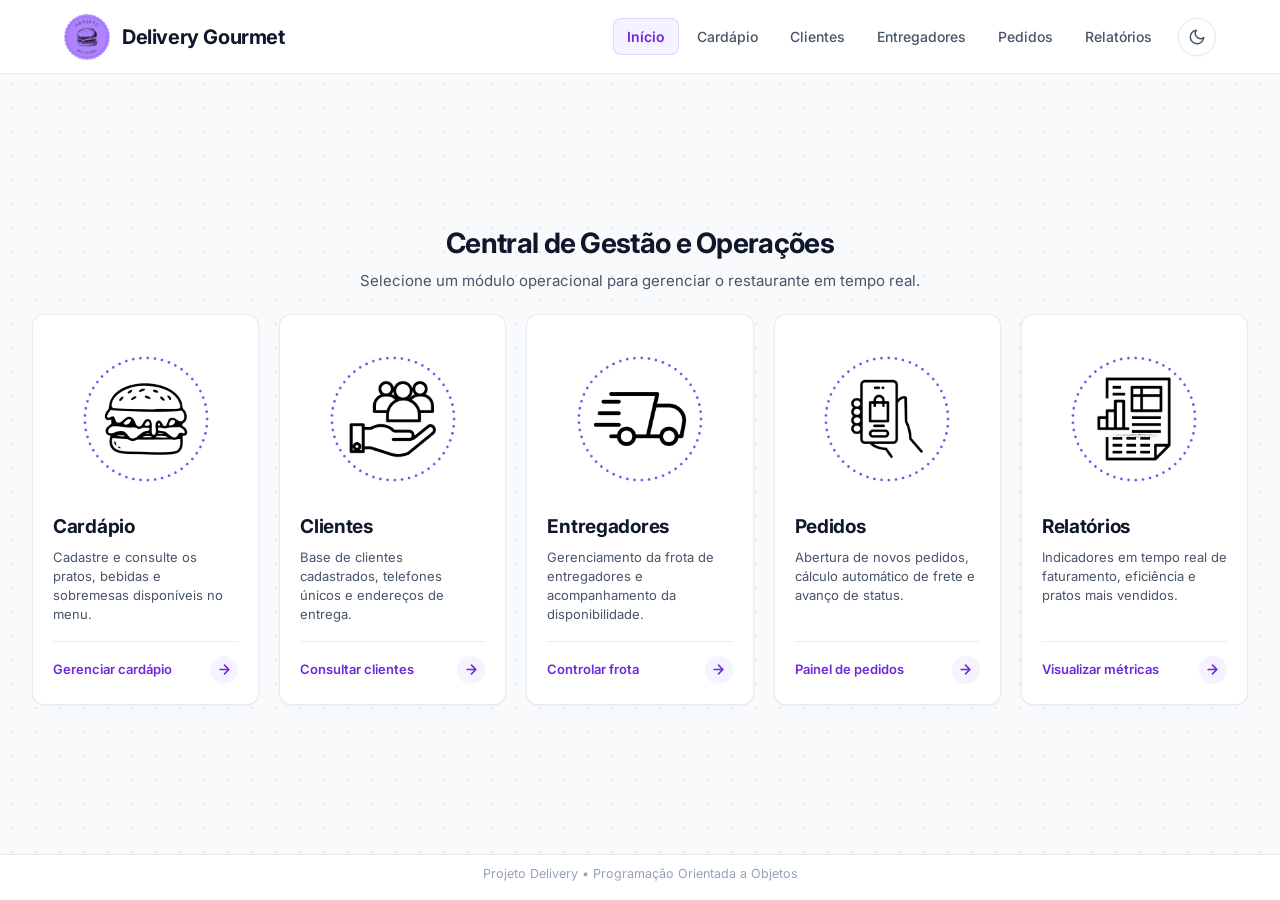
==== commit 4d884d50: "Refatoracao final: limpeza de codigo, remocao de testes, ajustes visuais e README" ====
--- a/frontend/index.html
+++ b/frontend/index.html
@@ -18,27 +18,15 @@
     <link rel="preconnect" href="https://fonts.googleapis.com">
     <link rel="preconnect" href="https://fonts.gstatic.com" crossorigin>
     <link href="https://fonts.googleapis.com/css2?family=Inter:wght@400;500;600;700&display=swap" rel="stylesheet">
-    <link rel="stylesheet" href="css/style.css?v=6">
+    <link rel="stylesheet" href="css/style.css?v=9">
 </head>
 <body class="pagina-inicio">
 
     <header class="topo">
-        <div class="logo-wrap">
-            <a href="index.html" class="logo">
-                <img src="imagens/logo-menu.png" alt="Delivery">
-                <span class="logo-texto">Delivery Gourmet</span>
-            </a>
-
-            <div class="logo-popover">
-                <div class="logo-popover-img-wrap">
-                    <img src="imagens/logo-menu.png" alt="Logo Delivery Gourmet Ampliada" class="logo-popover-img">
-                </div>
-                <div class="logo-popover-conteudo">
-                    <h3>Delivery Gourmet</h3>
-                    <p>Sistema Acadêmico de Gestão Gastronômica &amp; Entregas</p>
-                </div>
-            </div>
-        </div>
+        <a href="index.html" class="logo">
+            <img src="imagens/logo-menu.png" alt="Delivery">
+            <span class="logo-texto">Delivery Gourmet</span>
+        </a>
 
         <nav>
             <a href="index.html" class="ativo">Início</a>
@@ -68,12 +56,12 @@
 
     <main class="container container-home">
 
-        <section class="pagina-cabecalho boas-vindas animar-fade-in">
+        <section class="pagina-cabecalho boas-vindas">
             <h1>Central de Gestão e Operações</h1>
             <p>Selecione um módulo operacional para gerenciar o restaurante em tempo real.</p>
         </section>
 
-        <section class="cards animar-fade-in">
+        <section class="cards">
 
             <a href="cardapio.html" class="card">
                 <div class="card-img-wrap">
--- a/frontend/css/style.css
+++ b/frontend/css/style.css
@@ -1,12 +1,3 @@
-/* ==========================================================================
-   DELIVERY GOURMET - DESIGN SYSTEM CENTRALIZADO
-   Inspirado nas diretrizes visuais de PrimeNG e Aceternity UI.
-   Regra: Um sistema, uma identidade, um padrão.
-   ========================================================================== */
-
-/* --------------------------------------------------------------------------
-   1. RESET & DESIGN TOKENS
-   -------------------------------------------------------------------------- */
 *,
 *::before,
 *::after {
@@ -16,7 +7,6 @@
 }
 
 :root {
-    /* Identidade Cromática Primária (Violeta Elegante - WCAG AAA Compliant) */
     --brand-primaria: #6d28d9;
     --brand-primaria-hover: #5b21b6;
     --brand-primaria-active: #4c1d95;
@@ -24,19 +14,16 @@
     --brand-primaria-border: #ddd6fe;
     --brand-primaria-ring: rgba(109, 40, 217, 0.15);
 
-    /* Escala Neutra de Superfície (Slate Palette) */
     --fundo-app: #f8fafc;
     --superficie: #ffffff;
     --superficie-subtil: #f1f5f9;
     --borda: #e2e8f0;
     --borda-forte: #cbd5e1;
 
-    /* Escala Tipográfica de Contraste */
     --texto-principal: #0f172a;
     --texto-secundario: #475569;
     --texto-suave: #94a3b8;
 
-    /* Feedback Semântico (PrimeNG Tag / Message Styles) */
     --sucesso-fundo: #ecfdf5;
     --sucesso-texto: #047857;
     --sucesso-borda: #a7f3d0;
@@ -53,7 +40,6 @@
     --info-texto: #1d4ed8;
     --info-borda: #bfdbfe;
 
-    /* Dimensões e Raios Unificados */
     --altura-controle: 40px;
     --altura-controle-sm: 32px;
     --raio-sm: 8px;
@@ -61,39 +47,26 @@
     --raio-lg: 16px;
     --raio-pill: 9999px;
 
-    /* Sombras Sutis (Aceternity Ambient & Minimal Elevation) */
     --sombra-sm: 0 1px 2px 0 rgba(0, 0, 0, 0.04);
     --sombra-card: 0 1px 3px 0 rgba(0, 0, 0, 0.04), 0 1px 2px -1px rgba(0, 0, 0, 0.04);
-    --sombra-card-hover: 0 10px 20px -3px rgba(0, 0, 0, 0.05), 0 4px 6px -2px rgba(0, 0, 0, 0.02);
+    --sombra-card-hover: 0 10px 20px -3px rgba(0, 0, 0, 0.07), 0 4px 6px -2px rgba(0, 0, 0, 0.03);
     --sombra-dropdown: 0 10px 15px -3px rgba(0, 0, 0, 0.08), 0 4px 6px -4px rgba(0, 0, 0, 0.03);
 
-    /* Transições e Movimento Discreto */
-    --transicao-rapida: 0.15s ease-in-out;
-    --transicao-suave: 0.2s cubic-bezier(0.16, 1, 0.3, 1);
+    --transicao-rapida: 0.15s ease;
+    --transicao-suave: 0.25s ease;
     --transicao-tema: background-color 0.25s ease, border-color 0.25s ease, color 0.25s ease;
 
-    /* Tokens Específicos para Componentes */
     --navbar-bg: rgba(255, 255, 255, 0.95);
     --card-bg: #ffffff;
     --card-border: rgba(226, 232, 240, 0.85);
     --card-divisor: rgba(226, 232, 240, 0.75);
-    --popover-bg: #ffffff;
-    --popover-border: rgba(109, 40, 217, 0.25);
-    --popover-sombra: 0 24px 48px -10px rgba(109, 40, 217, 0.22), 0 4px 16px rgba(0, 0, 0, 0.08);
-    --spotlight-cor: rgba(109, 40, 217, 0.08);
-    --ilustracao-radial: radial-gradient(circle at center, rgba(109, 40, 217, 0.05) 0%, transparent 68%);
-    --ilustracao-radial-hover: radial-gradient(circle at center, rgba(109, 40, 217, 0.12) 0%, transparent 72%);
     --body-grid-pattern: radial-gradient(rgba(148, 163, 184, 0.22) 1px, transparent 1px);
     --scrollbar-track: #f1f5f9;
     --scrollbar-thumb: #cbd5e1;
     --scrollbar-thumb-hover: #94a3b8;
 }
 
-/* ==========================================================================
-   MODO ESCURO COMPLETO (DARK MODE TOKENS & OVERRIDES)
-   ========================================================================== */
 [data-tema="escuro"] {
-    /* Identidade Cromática Primária (Calibrada para fundo escuro com alto contraste) */
     --brand-primaria: #8b5cf6;
     --brand-primaria-hover: #a78bfa;
     --brand-primaria-active: #7c3aed;
@@ -101,19 +74,16 @@
     --brand-primaria-border: rgba(139, 92, 246, 0.38);
     --brand-primaria-ring: rgba(139, 92, 246, 0.3);
 
-    /* Escala Neutra de Superfície (Slate Profundo de Alta Sofisticação) */
     --fundo-app: #090d16;
     --superficie: #111827;
     --superficie-subtil: #1e293b;
     --borda: #1e293b;
     --borda-forte: #334155;
 
-    /* Escala Tipográfica de Alto Contraste Acessível (WCAG AAA) */
     --texto-principal: #f8fafc;
     --texto-secundario: #94a3b8;
     --texto-suave: #64748b;
 
-    /* Feedback Semântico Refinado para Dark Mode */
     --sucesso-fundo: rgba(16, 185, 129, 0.14);
     --sucesso-texto: #34d399;
     --sucesso-borda: rgba(16, 185, 129, 0.32);
@@ -130,30 +100,21 @@
     --info-texto: #60a5fa;
     --info-borda: rgba(59, 130, 246, 0.32);
 
-    /* Sombras Profundas com Oclusão de Ambiente */
     --sombra-sm: 0 1px 3px 0 rgba(0, 0, 0, 0.35);
     --sombra-card: 0 4px 16px -2px rgba(0, 0, 0, 0.45), 0 2px 6px -1px rgba(0, 0, 0, 0.3);
-    --sombra-card-hover: 0 20px 35px -8px rgba(0, 0, 0, 0.65), 0 6px 14px -3px rgba(0, 0, 0, 0.4);
+    --sombra-card-hover: 0 16px 30px -4px rgba(0, 0, 0, 0.65), 0 6px 14px -3px rgba(0, 0, 0, 0.4);
     --sombra-dropdown: 0 16px 32px -4px rgba(0, 0, 0, 0.65), 0 6px 12px -3px rgba(0, 0, 0, 0.4);
 
-    /* Tokens Específicos para Componentes */
-    --navbar-bg: rgba(9, 13, 22, 0.92);
+    --navbar-bg: rgba(9, 13, 22, 0.94);
     --card-bg: #111827;
     --card-border: rgba(51, 65, 85, 0.65);
     --card-divisor: rgba(51, 65, 85, 0.6);
-    --popover-bg: #111827;
-    --popover-border: rgba(139, 92, 246, 0.35);
-    --popover-sombra: 0 24px 48px -10px rgba(0, 0, 0, 0.75), 0 4px 20px rgba(139, 92, 246, 0.2);
-    --spotlight-cor: rgba(139, 92, 246, 0.16);
-    --ilustracao-radial: radial-gradient(circle at center, rgba(139, 92, 246, 0.12) 0%, transparent 68%);
-    --ilustracao-radial-hover: radial-gradient(circle at center, rgba(139, 92, 246, 0.22) 0%, transparent 72%);
     --body-grid-pattern: radial-gradient(rgba(148, 163, 184, 0.08) 1px, transparent 1px);
     --scrollbar-track: #090d16;
     --scrollbar-thumb: #1e293b;
     --scrollbar-thumb-hover: #334155;
 }
 
-/* Scrollbars Globais Suaves */
 html {
     scrollbar-width: thin;
     scrollbar-color: var(--scrollbar-thumb) var(--scrollbar-track);
@@ -206,12 +167,13 @@
     color: var(--texto-principal);
 }
 
-/* --------------------------------------------------------------------------
-   2. NAVBAR / CABEÇALHO GLOBAL DO SISTEMA
-   -------------------------------------------------------------------------- */
+.logo-popover {
+    display: none !important;
+}
+
 .topo {
     width: 100%;
-    min-height: 80px;
+    min-height: 74px;
     background: var(--navbar-bg);
     backdrop-filter: blur(12px);
     -webkit-backdrop-filter: blur(12px);
@@ -226,132 +188,32 @@
     transition: background-color 0.25s ease, border-color 0.25s ease;
 }
 
-.logo-wrap {
-    position: relative;
-    display: inline-flex;
-    align-items: center;
-}
-
 .logo {
     display: inline-flex;
     align-items: center;
-    gap: 14px;
+    gap: 12px;
     text-decoration: none;
-    transition: opacity var(--transicao-rapida), transform var(--transicao-rapida);
-}
-
-.logo:hover {
-    opacity: 0.95;
-    transform: translateY(-1px);
+    cursor: pointer;
 }
 
 .logo img {
-    width: 58px;
-    height: 58px;
+    width: 46px;
+    height: 46px;
     object-fit: contain;
+    transition: transform 0.25s ease;
+}
+
+.logo:hover img {
+    transform: scale(1.08);
 }
 
 .logo-texto {
-    font-size: 22px;
+    font-size: 20px;
     font-weight: 700;
     color: var(--texto-principal);
-    letter-spacing: -0.025em;
+    letter-spacing: -0.02em;
     display: inline-flex;
     align-items: center;
-}
-
-/* Popover Flutuante da Logo Ampliada no Hover */
-.logo-popover {
-    position: absolute;
-    top: calc(100% + 14px);
-    left: 0;
-    width: 290px;
-    background: var(--popover-bg) !important;
-    backdrop-filter: none !important;
-    -webkit-backdrop-filter: none !important;
-    border: 1px solid var(--popover-border);
-    border-radius: var(--raio-md);
-    box-shadow: var(--popover-sombra);
-    padding: 22px 20px;
-    z-index: 9999;
-    opacity: 0;
-    visibility: hidden;
-    transform: translateY(8px) scale(0.96);
-    transition: opacity 0.2s cubic-bezier(0.16, 1, 0.3, 1),
-                transform 0.2s cubic-bezier(0.16, 1, 0.3, 1),
-                visibility 0.2s,
-                background-color 0.25s ease,
-                border-color 0.25s ease;
-    pointer-events: none;
-}
-
-.logo-popover::before {
-    content: '';
-    position: absolute;
-    top: -6px;
-    left: 28px;
-    width: 12px;
-    height: 12px;
-    background: var(--popover-bg);
-    border-left: 1px solid var(--popover-border);
-    border-top: 1px solid var(--popover-border);
-    transform: rotate(45deg);
-    transition: background-color 0.25s ease, border-color 0.25s ease;
-}
-
-.logo-wrap:hover .logo-popover {
-    opacity: 1;
-    visibility: visible;
-    transform: translateY(0) scale(1);
-    pointer-events: auto;
-}
-
-.logo-popover-img-wrap {
-    width: 100%;
-    height: 130px;
-    background: radial-gradient(circle at center, rgba(109, 40, 217, 0.08) 0%, transparent 72%);
-    display: flex;
-    align-items: center;
-    justify-content: center;
-    margin-bottom: 12px;
-    border-radius: var(--raio-sm);
-}
-
-[data-tema="escuro"] .logo-popover-img-wrap {
-    background: radial-gradient(circle at center, rgba(139, 92, 246, 0.18) 0%, transparent 72%);
-}
-
-.logo-popover-img {
-    width: 110px;
-    height: 110px;
-    object-fit: contain;
-    filter: drop-shadow(0 6px 14px rgba(109, 40, 217, 0.2));
-    animation: logoFloat 3s ease-in-out infinite alternate;
-}
-
-[data-tema="escuro"] .logo-popover-img {
-    filter: drop-shadow(0 6px 16px rgba(139, 92, 246, 0.35));
-}
-
-@keyframes logoFloat {
-    0% { transform: translateY(0); }
-    100% { transform: translateY(-4px); }
-}
-
-.logo-popover-conteudo h3 {
-    font-size: 16px;
-    font-weight: 700;
-    color: var(--texto-principal);
-    margin-bottom: 4px;
-    text-align: center;
-}
-
-.logo-popover-conteudo p {
-    font-size: 12px;
-    color: var(--texto-secundario);
-    line-height: 1.45;
-    text-align: center;
-    margin-bottom: 0;
 }
 
 .topo nav {
@@ -367,12 +229,13 @@
     font-weight: 500;
     padding: 8px 14px;
     border-radius: var(--raio-sm);
-    transition: color var(--transicao-rapida), background-color var(--transicao-rapida);
+    transition: color var(--transicao-rapida), background-color var(--transicao-rapida), transform var(--transicao-rapida);
 }
 
 .topo nav a:hover {
     color: var(--texto-principal);
     background-color: var(--superficie-subtil);
+    transform: scale(1.03);
 }
 
 .topo nav a.ativo {
@@ -382,9 +245,6 @@
     box-shadow: inset 0 0 0 1px var(--brand-primaria-border);
 }
 
-/* --------------------------------------------------------------------------
-   BOTÃO DE ALTERNÂNCIA DE TEMA (CLARO / ESCURO)
-   -------------------------------------------------------------------------- */
 .btn-tema {
     display: inline-flex;
     align-items: center;
@@ -403,27 +263,18 @@
     overflow: hidden;
     flex-shrink: 0;
     box-shadow: var(--sombra-sm);
-    transition: background-color var(--transicao-rapida),
-                border-color var(--transicao-rapida),
-                color var(--transicao-rapida),
-                transform var(--transicao-rapida),
-                box-shadow var(--transicao-rapida);
-}
-
-.btn-tema::after {
-    display: none !important; /* Desativa shimmer em botão redondo de ícone */
+    transition: background-color var(--transicao-rapida), border-color var(--transicao-rapida), color var(--transicao-rapida), transform var(--transicao-rapida);
 }
 
 .btn-tema:hover {
-    color: var(--brand-primaria);
-    border-color: var(--brand-primaria);
-    background: var(--brand-primaria-surface);
-    transform: translateY(-1px);
-    box-shadow: 0 4px 12px var(--brand-primaria-ring);
+    color: var(--texto-principal);
+    border-color: var(--borda-forte);
+    background: var(--superficie-subtil);
+    transform: scale(1.06);
 }
 
 .btn-tema:active {
-    transform: translateY(0);
+    transform: scale(0.95);
 }
 
 .btn-tema:focus-visible {
@@ -432,88 +283,67 @@
     box-shadow: 0 0 0 3px var(--brand-primaria-ring);
 }
 
-/* Animação e alternância de ícones Sol e Lua */
 .btn-tema .icone-sol,
 .btn-tema .icone-lua {
     position: absolute;
-    width: 19px;
-    height: 19px;
-    transition: transform 0.3s cubic-bezier(0.16, 1, 0.3, 1),
-                opacity 0.25s cubic-bezier(0.16, 1, 0.3, 1);
-}
-
-/* Modo Claro: exibe a Lua (ação = mudar para escuro), oculta Sol */
+    width: 18px;
+    height: 18px;
+    transition: opacity 0.2s ease;
+}
+
 :root .btn-tema .icone-sol {
     opacity: 0;
-    transform: rotate(90deg) scale(0.4);
     pointer-events: none;
 }
 
 :root .btn-tema .icone-lua {
     opacity: 1;
-    transform: rotate(0) scale(1);
-    color: var(--texto-secundario);
-}
-
-/* Modo Escuro: exibe o Sol (ação = mudar para claro), oculta Lua */
+}
+
 [data-tema="escuro"] .btn-tema .icone-sol {
     opacity: 1;
-    transform: rotate(0) scale(1);
-    color: #fbbf24; /* Âmbar dourado refinado */
 }
 
 [data-tema="escuro"] .btn-tema .icone-lua {
     opacity: 0;
-    transform: rotate(-90deg) scale(0.4);
     pointer-events: none;
 }
 
-/* --------------------------------------------------------------------------
-   3. ESTRUTURA DO CONTAINER & CABEÇALHO DE PÁGINA
-   -------------------------------------------------------------------------- */
 .container {
     width: 90%;
-    max-width: 1180px;
+    max-width: 1240px;
     margin: 0 auto;
-    padding-bottom: 60px;
-}
-
-/* Unificação de cabeçalhos de tela (Home e Subpáginas) */
-.pagina-cabecalho,
-.boas-vindas {
-    padding: 36px 0 24px;
-}
-
-.pagina-cabecalho h1,
-.boas-vindas h1 {
+    padding-bottom: 56px;
+}
+
+.pagina-cabecalho {
+    padding: 32px 0 20px;
+}
+
+.pagina-cabecalho h1 {
     font-size: 26px;
     font-weight: 700;
     color: var(--texto-principal);
-    letter-spacing: -0.025em;
     margin-bottom: 6px;
-    line-height: 1.25;
-}
-
-.pagina-cabecalho p,
-.boas-vindas p {
+    letter-spacing: -0.02em;
+}
+
+.pagina-cabecalho p {
     color: var(--texto-secundario);
     font-size: 14px;
-    line-height: 1.5;
-}
-
-/* --------------------------------------------------------------------------
-   4. BARRA DE AÇÕES & TOOLBARS (PrimeNG Toolbar Pattern)
-   -------------------------------------------------------------------------- */
+}
+
 .barra-acoes {
+    display: flex;
+    align-items: center;
+    justify-content: space-between;
+    gap: 16px;
+    margin-bottom: 24px;
+    flex-wrap: wrap;
     background: var(--superficie);
     border: 1px solid var(--borda);
     border-radius: var(--raio-md);
     padding: 14px 18px;
-    margin-bottom: 24px;
-    display: flex;
-    align-items: center;
-    justify-content: space-between;
-    gap: 16px;
     box-shadow: var(--sombra-sm);
 }
 
@@ -522,11 +352,8 @@
     align-items: center;
     gap: 10px;
     flex: 1;
-    max-width: 580px;
-}
-
-.busca input {
-    flex: 1;
+    min-width: 260px;
+    max-width: 480px;
 }
 
 .filtro {
@@ -536,110 +363,70 @@
 }
 
 .filtro label {
-    font-size: 13px;
-    font-weight: 600;
+    font-size: 13.5px;
+    font-weight: 500;
     color: var(--texto-secundario);
     white-space: nowrap;
 }
 
-.filtro select {
-    width: 210px;
-}
-
-.info-toolbar {
-    display: flex;
-    align-items: center;
-    gap: 10px;
-}
-
-/* --------------------------------------------------------------------------
-   5. BOTÕES E COMPONENTES DE AÇÃO (PrimeNG p-button Pattern)
-   -------------------------------------------------------------------------- */
-button,
+.filtro select,
+.filtro .custom-select-wrapper {
+    min-width: 180px;
+}
+
 .btn-primario,
 .btn-secundario,
 .btn-perigo-sm,
-.btn-avancar {
+#btnSalvarItem,
+#btnSalvarCliente,
+#btnSalvarEntregador,
+#btnCriarPedido,
+#btnBuscar,
+#btnListar,
+#btnCancelarItem,
+#btnCancelarCliente,
+#btnCancelarEntregador,
+#btnCancelarPedido,
+#btnAdicionarItem {
+    height: var(--altura-controle);
+    padding: 0 18px;
+    font-size: 13.5px;
+    font-weight: 600;
+    border-radius: var(--raio-sm);
     display: inline-flex;
     align-items: center;
     justify-content: center;
     gap: 8px;
-    height: var(--altura-controle);
-    padding: 0 16px;
-    font-size: 14px;
-    font-weight: 600;
-    border-radius: var(--raio-sm);
+    cursor: pointer;
     border: 1px solid transparent;
-    cursor: pointer;
-    user-select: none;
+    text-decoration: none;
     line-height: 1;
-    white-space: nowrap;
     transition: background-color var(--transicao-rapida),
                 border-color var(--transicao-rapida),
                 color var(--transicao-rapida),
-                box-shadow var(--transicao-rapida),
                 transform var(--transicao-rapida);
-}
-
-/* Botão Primário (Shimmer Button Aceternity UI) */
-button,
+    white-space: nowrap;
+}
+
 .btn-primario,
 button[type="submit"] {
     background-color: var(--brand-primaria);
     color: #ffffff;
     box-shadow: var(--sombra-sm);
-    position: relative;
-    overflow: hidden;
-}
-
-button::after,
-.btn-primario::after,
-button[type="submit"]::after {
-    content: '';
-    position: absolute;
-    top: 0;
-    left: -120%;
-    width: 60%;
-    height: 100%;
-    background: linear-gradient(
-        90deg,
-        transparent,
-        rgba(255, 255, 255, 0.22),
-        transparent
-    );
-    transform: skewX(-20deg);
-    pointer-events: none;
-    transition: none;
-}
-
-button:hover::after,
-.btn-primario:hover::after,
-button[type="submit"]:hover::after {
-    animation: aceternityShimmer 1.1s cubic-bezier(0.16, 1, 0.3, 1) infinite;
-}
-
-@keyframes aceternityShimmer {
-    0% { left: -120%; }
-    100% { left: 220%; }
-}
-
-button:hover,
+}
+
 .btn-primario:hover,
 button[type="submit"]:hover {
     background-color: var(--brand-primaria-hover);
-    transform: translateY(-1px);
-    box-shadow: 0 4px 14px rgba(109, 40, 217, 0.22);
-}
-
-button:active,
+    transform: scale(1.02);
+}
+
 .btn-primario:active,
 button[type="submit"]:active {
     background-color: var(--brand-primaria-active);
-    transform: translateY(0);
-    box-shadow: none;
-}
-
-/* Botão Secundário / Cancelar / Listar / Buscar */
+    transform: scale(0.98);
+}
+
 .btn-secundario,
 #btnBuscar,
 #btnListar,
@@ -665,8 +452,7 @@
     background-color: var(--fundo-app);
     border-color: var(--borda-forte);
     color: var(--texto-principal);
-    transform: translateY(-1px);
-    box-shadow: 0 2px 6px rgba(0, 0, 0, 0.04);
+    transform: scale(1.02);
 }
 
 .btn-secundario:active,
@@ -678,31 +464,34 @@
 #btnCancelarPedido:active,
 #btnAdicionarItem:active {
     background-color: var(--superficie-subtil);
-    transform: translateY(0);
-}
-
-/* Botões Pequenos de Tabela (Actions) */
+    transform: scale(0.98);
+}
+
 .btn-avancar {
     height: var(--altura-controle-sm);
     padding: 0 12px;
     font-size: 13px;
     font-weight: 500;
+    border-radius: var(--raio-sm);
+    display: inline-flex;
+    align-items: center;
+    justify-content: center;
     background-color: var(--brand-primaria-surface);
     color: var(--brand-primaria);
     border: 1px solid var(--brand-primaria-border);
-    box-shadow: none;
+    cursor: pointer;
+    transition: background-color var(--transicao-rapida), color var(--transicao-rapida), transform var(--transicao-rapida);
 }
 
 .btn-avancar:hover {
     background-color: var(--brand-primaria);
     color: #ffffff;
     border-color: var(--brand-primaria);
-    transform: translateY(-1px);
-    box-shadow: 0 2px 8px rgba(109, 40, 217, 0.2);
+    transform: scale(1.04);
 }
 
 .btn-avancar:active {
-    transform: translateY(0);
+    transform: scale(0.96);
 }
 
 .btn-perigo-sm {
@@ -720,7 +509,11 @@
     background-color: #dc2626;
     color: #ffffff;
     border-color: #dc2626;
-    transform: translateY(-1px);
+    transform: scale(1.04);
+}
+
+.btn-perigo-sm:active {
+    transform: scale(0.96);
 }
 
 .btn-icone {
@@ -728,9 +521,6 @@
     flex-shrink: 0;
 }
 
-/* --------------------------------------------------------------------------
-   6. INPUTS & SELECTS (PrimeNG InputText & Dropdown Standard)
-   -------------------------------------------------------------------------- */
 input,
 select {
     width: 100%;
@@ -744,8 +534,7 @@
     color: var(--texto-principal);
     outline: none;
     transition: border-color var(--transicao-rapida),
-                box-shadow var(--transicao-rapida),
-                background-color var(--transicao-rapida);
+                box-shadow var(--transicao-rapida);
 }
 
 input::placeholder {
@@ -764,7 +553,6 @@
     box-shadow: 0 0 0 3px var(--brand-primaria-ring);
 }
 
-/* Padronização Completa de Selects em Todo o Sistema */
 select {
     appearance: none;
     -webkit-appearance: none;
@@ -800,10 +588,6 @@
     color: var(--texto-suave);
 }
 
-/* --------------------------------------------------------------------------
-   6.1. CUSTOM DROPDOWN (PrimeNG Dropdown Component Visual)
-   Substitui o popup nativo do Windows por um menu estilizado e fluido.
-   -------------------------------------------------------------------------- */
 .custom-select-wrapper {
     position: relative;
     width: 100%;
@@ -825,28 +609,39 @@
     height: var(--altura-controle);
     padding: 0 14px;
     font-size: 14px;
-    background-color: var(--superficie);
+    background-color: var(--superficie) !important;
     border: 1px solid var(--borda);
     border-radius: var(--raio-sm);
-    color: var(--texto-principal);
+    color: var(--texto-principal) !important;
     display: flex;
     align-items: center;
     justify-content: space-between;
     cursor: pointer;
     transition: border-color var(--transicao-rapida),
-                box-shadow var(--transicao-rapida),
-                background-color var(--transicao-rapida);
+                box-shadow var(--transicao-rapida);
     outline: none;
+    box-shadow: none !important;
+    transform: none !important;
 }
 
 .custom-select-trigger:hover {
-    border-color: var(--borda-forte);
+    border-color: var(--brand-primaria);
+    background-color: var(--superficie) !important;
+    color: var(--texto-principal) !important;
+    transform: none !important;
 }
 
 .custom-select-wrapper.aberto .custom-select-trigger,
 .custom-select-trigger:focus {
     border-color: var(--brand-primaria);
-    box-shadow: 0 0 0 3px var(--brand-primaria-ring);
+    background-color: var(--superficie) !important;
+    color: var(--texto-principal) !important;
+    box-shadow: 0 0 0 3px var(--brand-primaria-ring) !important;
+    transform: none !important;
+}
+
+.custom-select-trigger:active {
+    transform: none !important;
 }
 
 .custom-select-texto {
@@ -855,6 +650,7 @@
     text-overflow: ellipsis;
     flex: 1;
     text-align: left;
+    color: var(--texto-principal);
 }
 
 .custom-select-texto.placeholder {
@@ -865,7 +661,7 @@
     width: 16px;
     height: 16px;
     color: var(--texto-secundario);
-    transition: transform 0.2s cubic-bezier(0.16, 1, 0.3, 1), color 0.2s ease;
+    transition: transform 0.2s ease, color 0.2s ease;
     flex-shrink: 0;
     margin-left: 8px;
 }
@@ -890,7 +686,7 @@
     list-style: none;
     padding: 4px;
     margin: 0;
-    animation: dropdownAnim 0.18s cubic-bezier(0.16, 1, 0.3, 1) both;
+    animation: dropdownAnim 0.15s ease both;
 }
 
 [data-tema="escuro"] .custom-select-painel {
@@ -900,11 +696,11 @@
 @keyframes dropdownAnim {
     from {
         opacity: 0;
-        transform: translateY(-4px) scale(0.99);
+        transform: translateY(-4px);
     }
     to {
         opacity: 1;
-        transform: translateY(0) scale(1);
+        transform: translateY(0);
     }
 }
 
@@ -921,13 +717,8 @@
 }
 
 .custom-select-opcao:hover {
-    background-color: var(--brand-primaria-surface);
+    background-color: var(--superficie-subtil);
     color: var(--brand-primaria);
-}
-
-[data-tema="escuro"] .custom-select-opcao:hover {
-    background-color: var(--brand-primaria-surface);
-    color: var(--brand-primaria-hover);
 }
 
 .custom-select-opcao.selecionada {
@@ -936,50 +727,53 @@
     font-weight: 600;
 }
 
-[data-tema="escuro"] .custom-select-opcao.selecionada {
-    background-color: var(--brand-primaria-surface);
-    color: var(--brand-primaria-hover);
-}
-
 .custom-select-opcao.desabilitada {
-    opacity: 0.5;
+    color: var(--texto-suave);
     cursor: not-allowed;
-    background-color: transparent !important;
-    color: var(--texto-suave) !important;
+    opacity: 0.6;
+}
+
+.custom-select-opcao.desabilitada:hover {
+    background-color: transparent;
+    color: var(--texto-suave);
 }
 
 .custom-select-check {
     width: 14px;
     height: 14px;
     color: var(--brand-primaria);
+    margin-left: 8px;
     flex-shrink: 0;
 }
 
-/* --------------------------------------------------------------------------
-   7. FORMULÁRIOS & CAMPOS ESTRUTURADOS
-   -------------------------------------------------------------------------- */
 .formulario {
     background: var(--superficie);
     border: 1px solid var(--borda);
     border-radius: var(--raio-md);
     padding: 26px;
-    margin-bottom: 24px;
-    box-shadow: var(--sombra-sm);
+    margin-bottom: 28px;
+    box-shadow: var(--sombra-card);
+}
+
+.formulario.oculto {
+    display: none;
 }
 
 .formulario h2 {
     font-size: 18px;
     font-weight: 700;
     color: var(--texto-principal);
+    margin-bottom: 20px;
     letter-spacing: -0.015em;
-    margin-bottom: 20px;
     padding-bottom: 12px;
     border-bottom: 1px solid var(--borda);
 }
 
-.formulario form {
+.grid-campos {
     display: grid;
+    grid-template-columns: repeat(2, 1fr);
     gap: 16px;
+    margin-bottom: 20px;
 }
 
 .campo {
@@ -994,33 +788,32 @@
     color: var(--texto-principal);
 }
 
-.botoes-formulario {
-    display: flex;
-    align-items: center;
+.campo-destaque {
+    background: var(--superficie-subtil);
+    border: 1px dashed var(--borda-forte);
+    border-radius: var(--raio-sm);
+    padding: 14px;
+}
+
+.secao-itens-pedido {
+    border-top: 1px solid var(--borda);
+    padding-top: 20px;
+    margin-top: 20px;
+    margin-bottom: 20px;
+}
+
+.secao-itens-pedido h3 {
+    font-size: 15px;
+    font-weight: 600;
+    color: var(--texto-principal);
+    margin-bottom: 14px;
+}
+
+.adicionar-item-linha {
+    display: flex;
     gap: 12px;
-    margin-top: 10px;
-    padding-top: 16px;
-    border-top: 1px solid var(--borda);
-}
-
-.oculto {
-    display: none !important;
-}
-
-/* Área de Itens e Resumo do Pedido */
-.itens-pedido {
-    margin-top: 10px;
-    border-top: 1px solid var(--borda);
-    padding-top: 18px;
-    display: flex;
-    flex-direction: column;
-    gap: 14px;
-}
-
-.itens-pedido h3 {
-    font-size: 15px;
-    font-weight: 700;
-    color: var(--texto-principal);
+    align-items: flex-end;
+    margin-bottom: 16px;
 }
 
 .resumo-pedido {
@@ -1028,342 +821,280 @@
     border: 1px solid var(--borda);
     border-radius: var(--raio-sm);
     padding: 16px;
-    margin-top: 12px;
-}
-
-.resumo-pedido p {
-    display: flex;
-    align-items: center;
+    margin-top: 16px;
+}
+
+.resumo-linha {
+    display: flex;
     justify-content: space-between;
-    padding: 6px 0;
-    color: var(--texto-secundario);
     font-size: 14px;
-}
-
-.resumo-pedido p:last-child {
-    border-top: 1px dashed var(--borda-forte);
-    margin-top: 8px;
-    padding-top: 12px;
+    margin-bottom: 8px;
+}
+
+.resumo-linha.total {
     font-size: 16px;
     font-weight: 700;
     color: var(--texto-principal);
-}
-
-/* --------------------------------------------------------------------------
-   8. TABELAS (PrimeNG DataTable Style)
-   -------------------------------------------------------------------------- */
+    border-top: 1px solid var(--borda);
+    padding-top: 10px;
+    margin-top: 10px;
+    margin-bottom: 0;
+}
+
+.botoes-formulario {
+    display: flex;
+    gap: 12px;
+    justify-content: flex-end;
+    border-top: 1px solid var(--borda);
+    padding-top: 20px;
+}
+
 .tabela-container {
     background: var(--superficie);
     border: 1px solid var(--borda);
     border-radius: var(--raio-md);
-    padding: 22px;
-    margin-bottom: 30px;
+    padding: 20px 22px;
+    box-shadow: var(--sombra-card);
     overflow-x: auto;
-    box-shadow: var(--sombra-sm);
-}
-
-.tabela-container h2 {
+    -webkit-overflow-scrolling: touch;
+    margin-bottom: 28px;
+}
+
+.tabela-cabecalho {
+    margin-bottom: 16px;
+}
+
+.tabela-cabecalho h2 {
     font-size: 17px;
     font-weight: 700;
     color: var(--texto-principal);
     letter-spacing: -0.015em;
-    margin-bottom: 16px;
 }
 
 table {
     width: 100%;
-    border-collapse: collapse;
+    border-collapse: separate;
+    border-spacing: 0;
+    font-size: 13.5px;
+}
+
+th {
+    background-color: var(--superficie-subtil);
+    color: var(--texto-secundario);
+    font-weight: 600;
+    font-size: 12px;
+    text-transform: uppercase;
+    letter-spacing: 0.04em;
+    padding: 12px 14px;
     text-align: left;
-}
-
-thead {
-    background-color: var(--fundo-app);
-}
-
-[data-tema="escuro"] thead {
-    background-color: rgba(30, 41, 59, 0.45);
-}
-
-th {
-    padding: 12px 14px;
-    font-size: 12px;
-    font-weight: 600;
-    color: var(--texto-secundario);
-    text-transform: uppercase;
-    letter-spacing: 0.05em;
     border-bottom: 1px solid var(--borda);
-    white-space: nowrap;
+}
+
+th:first-child {
+    border-top-left-radius: var(--raio-sm);
+    border-bottom-left-radius: var(--raio-sm);
+}
+
+th:last-child {
+    border-top-right-radius: var(--raio-sm);
+    border-bottom-right-radius: var(--raio-sm);
 }
 
 td {
-    padding: 13px 14px;
+    padding: 14px;
+    border-bottom: 1px solid var(--borda);
+    color: var(--texto-principal);
+    vertical-align: middle;
+}
+
+tr:last-child td {
+    border-bottom: none;
+}
+
+tbody tr {
+    transition: background-color var(--transicao-rapida);
+}
+
+tbody tr:hover {
+    background-color: var(--superficie-subtil);
+}
+
+.tabela-vazia {
+    text-align: center;
+    padding: 40px 16px !important;
+    color: var(--texto-suave);
     font-size: 14px;
-    color: var(--texto-principal);
-    border-bottom: 1px solid var(--borda);
-    vertical-align: middle;
-    transition: background-color var(--transicao-rapida);
-}
-
-tbody tr:hover td {
-    background-color: var(--fundo-app);
-}
-
-[data-tema="escuro"] tbody tr:hover td {
-    background-color: rgba(30, 41, 59, 0.55);
-}
-
-tbody tr:last-child td {
-    border-bottom: none;
-}
-
-/* --------------------------------------------------------------------------
-   9. BADGES & TAGS (PrimeNG Tag Component Pattern)
-   -------------------------------------------------------------------------- */
+}
+
+.tabela-acoes {
+    display: flex;
+    align-items: center;
+    gap: 8px;
+}
+
 .badge {
     display: inline-flex;
     align-items: center;
     gap: 6px;
-    padding: 4px 10px;
+    padding: 3px 10px;
+    font-size: 11.5px;
+    font-weight: 600;
     border-radius: var(--raio-pill);
-    font-size: 12px;
-    font-weight: 500;
-    line-height: 1.25;
+    letter-spacing: 0.02em;
+    line-height: 1.4;
     white-space: nowrap;
-    border: 1px solid transparent;
-}
-
-.badge-icone {
-    display: inline-block;
-    flex-shrink: 0;
-}
-
-/* Categorias de Cardápio */
-.tag-prato {
-    background-color: var(--brand-primaria-surface);
-    color: var(--brand-primaria);
-    border-color: var(--brand-primaria-border);
-}
-
-.tag-bebida {
-    background-color: var(--info-fundo);
-    color: var(--info-texto);
-    border-color: var(--info-borda);
-}
-
-.tag-sobremesa {
-    background-color: #fdf2f8;
+}
+
+.badge-prato {
+    background-color: #fef3c7;
+    color: #92400e;
+    border: 1px solid #fde68a;
+}
+
+.badge-bebida {
+    background-color: #e0f2fe;
+    color: #0369a1;
+    border: 1px solid #bae6fd;
+}
+
+.badge-sobremesa {
+    background-color: #fce7f3;
     color: #be185d;
-    border-color: #fbcfe8;
-}
-
-[data-tema="escuro"] .tag-sobremesa {
-    background-color: rgba(244, 63, 94, 0.15);
-    color: #fb7185;
-    border-color: rgba(244, 63, 94, 0.35);
-}
-
-/* Veículo e Frota */
+    border: 1px solid #fbcfe8;
+}
+
+[data-tema="escuro"] .badge-prato {
+    background-color: rgba(245, 158, 11, 0.16);
+    color: #fbbf24;
+    border-color: rgba(245, 158, 11, 0.35);
+}
+
+[data-tema="escuro"] .badge-bebida {
+    background-color: rgba(14, 165, 233, 0.16);
+    color: #38bdf8;
+    border-color: rgba(14, 165, 233, 0.35);
+}
+
+[data-tema="escuro"] .badge-sobremesa {
+    background-color: rgba(236, 72, 153, 0.16);
+    color: #f472b6;
+    border-color: rgba(236, 72, 153, 0.35);
+}
+
 .badge-veiculo {
     background-color: var(--superficie-subtil);
-    color: var(--texto-secundario);
-    border-color: var(--borda);
+    color: var(--texto-principal);
+    border: 1px solid var(--borda);
+    font-weight: 500;
 }
 
 .badge-disponivel {
     background-color: var(--sucesso-fundo);
     color: var(--sucesso-texto);
-    border-color: var(--sucesso-borda);
-}
-
-.badge-ocupado {
+    border: 1px solid var(--sucesso-borda);
+}
+
+.badge-indisponivel {
+    background-color: var(--erro-fundo);
+    color: var(--erro-texto);
+    border: 1px solid var(--erro-borda);
+}
+
+.badge-status-iniciado {
+    background-color: var(--info-fundo);
+    color: var(--info-texto);
+    border: 1px solid var(--info-borda);
+}
+
+.badge-status-preparando {
     background-color: var(--aviso-fundo);
     color: var(--aviso-texto);
-    border-color: var(--aviso-borda);
-}
-
-/* Status do Pedido */
-.badge-recebido {
-    background-color: var(--info-fundo);
-    color: var(--info-texto);
-    border-color: var(--info-borda);
-}
-
-.badge-preparo {
-    background-color: var(--aviso-fundo);
-    color: var(--aviso-texto);
-    border-color: var(--aviso-borda);
-}
-
-.badge-pronto {
-    background-color: var(--brand-primaria-surface);
-    color: var(--brand-primaria);
-    border-color: var(--brand-primaria-border);
-}
-
-.badge-rota {
-    background-color: #e0f2fe;
-    color: #0369a1;
-    border-color: #bae6fd;
-}
-
-[data-tema="escuro"] .badge-rota {
-    background-color: rgba(14, 165, 233, 0.15);
-    color: #38bdf8;
-    border-color: rgba(14, 165, 233, 0.35);
-}
-
-.badge-entregue {
+    border: 1px solid var(--aviso-borda);
+}
+
+.badge-status-a-caminho {
+    background-color: #ede9fe;
+    color: #6d28d9;
+    border: 1px solid #ddd6fe;
+}
+
+[data-tema="escuro"] .badge-status-a-caminho {
+    background-color: rgba(139, 92, 246, 0.18);
+    color: #c4b5fd;
+    border-color: rgba(139, 92, 246, 0.35);
+}
+
+.badge-status-entregue {
     background-color: var(--sucesso-fundo);
     color: var(--sucesso-texto);
-    border-color: var(--sucesso-borda);
-}
-
-.badge-gratis {
-    background-color: var(--sucesso-fundo);
-    color: var(--sucesso-texto);
-    border-color: var(--sucesso-borda);
-    font-weight: 600;
-}
-
-.badge-info {
-    background-color: var(--brand-primaria-surface);
-    color: var(--brand-primaria);
-    border-color: var(--brand-primaria-border);
-}
-
-/* --------------------------------------------------------------------------
-   10. CARDS (Aceternity UI Card Spotlight & Hover Border Gradient)
-   -------------------------------------------------------------------------- */
+    border: 1px solid var(--sucesso-borda);
+}
+
+.badge-status-cancelado {
+    background-color: var(--erro-fundo);
+    color: var(--erro-texto);
+    border: 1px solid var(--erro-borda);
+}
+
 .cards {
     display: grid;
-    grid-template-columns: repeat(3, 1fr);
+    grid-template-columns: repeat(auto-fit, minmax(220px, 1fr));
     gap: 24px;
 }
 
 .card {
     background: var(--card-bg);
-    border-radius: 20px;
+    border-radius: var(--raio-md);
     padding: 24px 22px 20px;
     border: 1px solid var(--card-border);
     display: flex;
     flex-direction: column;
     text-decoration: none;
     box-shadow: var(--sombra-card);
-    transition: transform 0.35s cubic-bezier(0.16, 1, 0.3, 1),
-                box-shadow 0.35s cubic-bezier(0.16, 1, 0.3, 1),
-                border-color 0.35s ease,
-                background-color 0.25s ease;
+    transition: transform 0.25s ease, box-shadow 0.25s ease, border-color 0.25s ease;
     position: relative;
     overflow: hidden;
 }
 
-/* Linha sutil de topo gradiente iluminada (Aceternity UI Border Beam) */
-.card::after {
-    content: '';
-    position: absolute;
-    top: 0;
-    left: 0;
-    right: 0;
-    height: 3px;
-    background: linear-gradient(90deg, #8b5cf6, #6d28d9, #4c1d95);
-    opacity: 0;
-    transition: opacity 0.35s ease;
-    z-index: 3;
-}
-
-.card:hover::after {
-    opacity: 1;
-}
-
-/* Aceternity UI Card Spotlight ::before */
-.card::before,
-.relatorio-card::before {
-    content: '';
-    position: absolute;
-    inset: 0;
-    border-radius: inherit;
-    background: radial-gradient(
-        380px circle at var(--mouse-x, -999px) var(--mouse-y, -999px),
-        var(--spotlight-cor),
-        transparent 75%
-    );
-    opacity: 0;
-    pointer-events: none;
-    transition: opacity 0.3s cubic-bezier(0.16, 1, 0.3, 1);
-    z-index: 1;
-}
-
-.card:hover::before,
-.relatorio-card:hover::before {
-    opacity: 1;
-}
-
-/* Efeito de Hover Iluminado e Elevação Física */
 .card:hover {
-    transform: translateY(-8px);
-    box-shadow: var(--sombra-card-hover),
-                0 0 0 1px rgba(109, 40, 217, 0.32);
-    border-color: rgba(109, 40, 217, 0.4);
+    transform: translateY(-4px) scale(1.02);
+    box-shadow: var(--sombra-card-hover);
+    border-color: var(--borda-forte);
 }
 
 [data-tema="escuro"] .card:hover {
-    box-shadow: var(--sombra-card-hover),
-                0 0 0 1px rgba(139, 92, 246, 0.45);
-    border-color: rgba(139, 92, 246, 0.5);
-}
-
-/* Área da Ilustração Integrada (Fundo radial orgânico, sem divisória ou caixa dura) */
+    transform: translateY(-4px) scale(1.02);
+    box-shadow: var(--sombra-card-hover);
+    border-color: var(--borda-forte);
+}
+
 .card-img-wrap,
 .card-imagem-container {
     width: 100%;
     height: 190px;
+    background: transparent;
     border: none;
-    background: var(--ilustracao-radial);
-    border-radius: var(--raio-md);
+    border-radius: 0;
     display: flex;
     align-items: center;
     justify-content: center;
     padding: 0;
     margin-bottom: 16px;
-    position: relative;
-    z-index: 2;
     overflow: visible;
-    transition: background 0.35s ease;
-}
-
-.card:hover .card-img-wrap,
-.card:hover .card-imagem-container {
-    background: var(--ilustracao-radial-hover);
 }
 
 .card img,
 .card .imagem-card {
     width: 155px;
     height: 155px;
-    max-height: none;
     object-fit: contain;
     display: block;
-    transform: scale(1);
-    filter: drop-shadow(0 6px 14px rgba(109, 40, 217, 0.10));
-    transition: transform 0.4s cubic-bezier(0.34, 1.56, 0.64, 1),
-                filter 0.4s cubic-bezier(0.16, 1, 0.3, 1);
-}
-
-[data-tema="escuro"] .card img,
-[data-tema="escuro"] .card .imagem-card {
-    filter: drop-shadow(0 8px 18px rgba(139, 92, 246, 0.25));
-}
-
-/* Animação fluida e orgânica de levitação da ilustração no hover */
+    transition: transform 0.3s ease;
+}
+
 .card:hover img,
 .card:hover .imagem-card {
-    transform: translateY(-8px) scale(1.08);
-    filter: drop-shadow(0 18px 28px rgba(109, 40, 217, 0.22));
-}
-
-[data-tema="escuro"] .card:hover img,
-[data-tema="escuro"] .card:hover .imagem-card {
-    filter: drop-shadow(0 18px 32px rgba(139, 92, 246, 0.38));
+    transform: scale(1.08);
 }
 
 .card h2 {
@@ -1372,8 +1103,6 @@
     color: var(--texto-principal);
     margin-bottom: 6px;
     letter-spacing: -0.015em;
-    position: relative;
-    z-index: 2;
     transition: color 0.25s ease;
 }
 
@@ -1387,11 +1116,8 @@
     line-height: 1.5;
     margin-bottom: 18px;
     flex: 1;
-    position: relative;
-    z-index: 2;
-}
-
-/* Rodapé de Ação Integrada e Contextual */
+}
+
 .card-acao {
     display: flex;
     align-items: center;
@@ -1400,8 +1126,6 @@
     padding-top: 14px;
     border-top: 1px solid var(--card-divisor);
     margin-top: auto;
-    position: relative;
-    z-index: 2;
 }
 
 .card-acao-texto {
@@ -1424,17 +1148,15 @@
     border-radius: var(--raio-pill);
     background: var(--brand-primaria-surface);
     color: var(--brand-primaria);
-    transition: background-color 0.25s ease, color 0.25s ease, transform 0.25s cubic-bezier(0.16, 1, 0.3, 1);
+    transition: background-color 0.25s ease, color 0.25s ease, transform 0.25s ease;
 }
 
 .card:hover .card-acao-icone {
     background: var(--brand-primaria);
     color: #ffffff;
-    transform: translateX(4px);
-    box-shadow: 0 4px 10px rgba(109, 40, 217, 0.25);
-}
-
-/* Cards de Métricas / Indicadores (Relatórios) */
+    transform: scale(1.1);
+}
+
 .relatorios-cards {
     display: grid;
     grid-template-columns: repeat(3, 1fr);
@@ -1448,44 +1170,21 @@
     border-radius: var(--raio-md);
     padding: 22px;
     box-shadow: var(--sombra-card);
-    transition: transform 0.25s cubic-bezier(0.16, 1, 0.3, 1),
-                box-shadow 0.25s cubic-bezier(0.16, 1, 0.3, 1),
-                border-color 0.25s ease;
+    transition: transform 0.25s ease, box-shadow 0.25s ease, border-color 0.25s ease;
     position: relative;
     overflow: hidden;
 }
 
-.relatorio-card::after {
-    content: '';
-    position: absolute;
-    top: 0;
-    left: 0;
-    right: 0;
-    height: 3px;
-    background: linear-gradient(90deg, #8b5cf6, #6d28d9, #4c1d95);
-    opacity: 0;
-    transition: opacity 0.3s ease;
-    z-index: 3;
-}
-
-.relatorio-card:hover::after {
-    opacity: 1;
-}
-
 .relatorio-card:hover {
-    transform: translateY(-4px);
-    box-shadow: 0 16px 30px -6px rgba(109, 40, 217, 0.12), 0 4px 6px -2px rgba(0, 0, 0, 0.02);
-    border-color: rgba(109, 40, 217, 0.35);
+    transform: translateY(-3px) scale(1.02);
+    box-shadow: var(--sombra-card-hover);
+    border-color: var(--borda-forte);
 }
 
 [data-tema="escuro"] .relatorio-card:hover {
-    box-shadow: 0 16px 30px -6px rgba(0, 0, 0, 0.7), 0 0 0 1px rgba(139, 92, 246, 0.45);
-    border-color: rgba(139, 92, 246, 0.5);
-}
-
-.relatorio-card > * {
-    position: relative;
-    z-index: 2;
+    transform: translateY(-3px) scale(1.02);
+    box-shadow: var(--sombra-card-hover);
+    border-color: var(--borda-forte);
 }
 
 .imagem-relatorio {
@@ -1494,16 +1193,11 @@
     object-fit: contain;
     margin-bottom: 14px;
     display: block;
-    filter: drop-shadow(0 4px 10px rgba(109, 40, 217, 0.12));
-    transition: transform 0.3s cubic-bezier(0.16, 1, 0.3, 1);
-}
-
-[data-tema="escuro"] .imagem-relatorio {
-    filter: drop-shadow(0 4px 12px rgba(139, 92, 246, 0.3));
+    transition: transform 0.25s ease;
 }
 
 .relatorio-card:hover .imagem-relatorio {
-    transform: scale(1.1) translateY(-2px);
+    transform: scale(1.1);
 }
 
 .relatorio-card h2 {
@@ -1520,28 +1214,26 @@
     font-weight: 700;
     color: var(--texto-principal);
     display: block;
-    letter-spacing: -0.025em;
+    margin-bottom: 6px;
+    letter-spacing: -0.02em;
 }
 
 .relatorio-card p {
+    font-size: 13px;
     color: var(--texto-suave);
-    margin-top: 4px;
-    font-size: 13px;
-}
-
-/* --------------------------------------------------------------------------
-   11. FEEDBACK: TOAST FLUTUANTE MODERNO (PrimeNG Toast Pattern)
-   -------------------------------------------------------------------------- */
+    margin: 0;
+}
+
 .mensagem {
     position: fixed;
-    top: 88px;
+    top: 24px;
     right: 24px;
-    z-index: 9999;
+    z-index: 10000;
     min-width: 320px;
-    max-width: 440px;
+    max-width: 460px;
     padding: 14px 18px;
-    border-radius: var(--raio-md);
-    font-size: 13.5px;
+    border-radius: var(--raio-sm);
+    font-size: 14px;
     font-weight: 500;
     display: flex;
     align-items: center;
@@ -1549,8 +1241,8 @@
     box-shadow: var(--sombra-dropdown);
     border: 1px solid var(--borda);
     background-color: var(--superficie);
-    animation: toastSlideIn 0.3s cubic-bezier(0.16, 1, 0.3, 1) both;
-    transition: opacity 0.25s ease, transform 0.25s ease, background-color 0.25s ease;
+    animation: toastSlideIn 0.2s ease both;
+    transition: opacity 0.2s ease, transform 0.2s ease;
 }
 
 [data-tema="escuro"] .mensagem {
@@ -1580,7 +1272,7 @@
 }
 
 .mensagem-saindo {
-    animation: toastSlideOut 0.25s cubic-bezier(0.16, 1, 0.3, 1) forwards;
+    animation: toastSlideOut 0.2s ease forwards;
 }
 
 .mensagem-texto {
@@ -1643,87 +1335,26 @@
     color: var(--info-texto);
 }
 
-/* --------------------------------------------------------------------------
-   12. ANIMAÇÕES FLUIDAS & MINIMALISTAS (Aceternity UI Stagger & Ping)
-   -------------------------------------------------------------------------- */
-@keyframes aceternityFadeUp {
-    0% {
-        opacity: 0;
-        transform: translateY(10px);
-    }
-    100% {
-        opacity: 1;
-        transform: translateY(0);
-    }
-}
-
-.animar-fade-in {
-    animation: aceternityFadeUp 0.35s cubic-bezier(0.16, 1, 0.3, 1) both;
-}
-
-/* Escalonamento suave (Staggered Animation) nos cards da Home */
-.cards .card:nth-child(1) { animation-delay: 0.04s; }
-.cards .card:nth-child(2) { animation-delay: 0.08s; }
-.cards .card:nth-child(3) { animation-delay: 0.12s; }
-.cards .card:nth-child(4) { animation-delay: 0.16s; }
-.cards .card:nth-child(5) { animation-delay: 0.20s; }
-
-/* Escalonamento suave nos cards de métricas de Relatórios */
-.relatorios-cards .relatorio-card:nth-child(1) { animation-delay: 0.05s; }
-.relatorios-cards .relatorio-card:nth-child(2) { animation-delay: 0.10s; }
-.relatorios-cards .relatorio-card:nth-child(3) { animation-delay: 0.15s; }
-
-/* Indicador de Pulso em Tempo Real (Aceternity Pulse / Ping) */
 .ponto-pulso {
-    position: relative;
-    width: 7px;
-    height: 7px;
+    width: 8px;
+    height: 8px;
     border-radius: 50%;
     background-color: currentColor;
     display: inline-block;
     flex-shrink: 0;
-    margin-right: 2px;
-}
-
-.ponto-pulso::before {
-    content: '';
-    position: absolute;
-    top: -3px;
-    left: -3px;
-    width: 13px;
-    height: 13px;
-    border-radius: 50%;
-    background-color: currentColor;
-    opacity: 0.5;
-    animation: aceternityPing 2s cubic-bezier(0, 0, 0.2, 1) infinite;
-}
-
-@keyframes aceternityPing {
-    0% {
-        transform: scale(0.9);
-        opacity: 0.6;
-    }
-    70%, 100% {
-        transform: scale(2.2);
-        opacity: 0;
-    }
-}
-
-/* --------------------------------------------------------------------------
-   13. RODAPÉ UNIFICADO
-   -------------------------------------------------------------------------- */
+    margin-right: 6px;
+}
+
 footer {
     text-align: center;
-    padding: 28px 0;
+    padding: 24px 0;
     color: var(--texto-suave);
     font-size: 13px;
     border-top: 1px solid var(--borda);
     background: var(--superficie);
-}
-
-/* --------------------------------------------------------------------------
-   14. RESPONSIVIDADE COMPLETA E REFINADA
-   -------------------------------------------------------------------------- */
+    margin-top: auto;
+}
+
 @media (max-width: 960px) {
     .cards,
     .relatorios-cards {
@@ -1732,42 +1363,47 @@
     }
 }
 
+@media (max-width: 860px) {
+    .topo {
+        flex-direction: column;
+        padding: 12px 16px;
+        gap: 12px;
+        min-height: auto;
+    }
+
+    .topo nav {
+        width: 100%;
+        display: flex;
+        align-items: center;
+        justify-content: flex-start;
+        overflow-x: auto;
+        white-space: nowrap;
+        padding-bottom: 4px;
+        -webkit-overflow-scrolling: touch;
+        scrollbar-width: none;
+        gap: 4px;
+    }
+
+    .topo nav::-webkit-scrollbar {
+        display: none;
+    }
+
+    .topo nav a {
+        padding: 7px 12px;
+        font-size: 13px;
+        flex-shrink: 0;
+    }
+}
+
 @media (max-width: 720px) {
     .container {
         width: 94%;
         padding-bottom: 40px;
     }
 
-    .topo {
-        flex-direction: column;
-        padding: 12px 16px;
-        gap: 10px;
-        min-height: auto;
-    }
-
-    .topo nav {
-        width: 100%;
-        overflow-x: auto;
-        white-space: nowrap;
-        justify-content: flex-start;
-        padding-bottom: 6px;
-        -webkit-overflow-scrolling: touch;
-        scrollbar-width: none;
-    }
-
-    .topo nav::-webkit-scrollbar {
-        display: none;
-    }
-
-    .topo nav a {
-        padding: 6px 12px;
-        font-size: 13px;
-        flex-shrink: 0;
-    }
-
     .pagina-cabecalho,
     .boas-vindas {
-        padding: 24px 0 16px;
+        padding: 20px 0 14px;
     }
 
     .pagina-cabecalho h1,
@@ -1809,6 +1445,19 @@
         height: 180px;
     }
 
+    .grid-campos {
+        grid-template-columns: 1fr;
+    }
+
+    .adicionar-item-linha {
+        flex-direction: column;
+        align-items: stretch;
+    }
+
+    .adicionar-item-linha > * {
+        width: 100%;
+    }
+
     .formulario {
         padding: 18px 14px;
     }
@@ -1817,7 +1466,9 @@
         flex-direction: column;
     }
 
-    .botoes-formulario button {
+    .botoes-formulario button,
+    .botoes-formulario .btn-primario,
+    .botoes-formulario .btn-secundario {
         width: 100%;
     }
 
@@ -1831,7 +1482,7 @@
     }
 
     .mensagem {
-        top: 76px;
+        top: 14px;
         right: 14px;
         left: 14px;
         min-width: auto;
@@ -1841,29 +1492,10 @@
     }
 }
 
-/* --------------------------------------------------------------------------
-   RODAPÉ GLOBAL DO SISTEMA
-   -------------------------------------------------------------------------- */
-footer {
-    width: 100%;
-    padding: 16px 0;
-    text-align: center;
-    color: var(--texto-suave);
-    font-size: 13px;
-    border-top: 1px solid var(--superficie-subtil);
-}
-
-/* --------------------------------------------------------------------------
-   LAYOUT HERO DE LINHA ÚNICA COM ALTO DESTAQUE (Sem necessidade de scroll)
-   -------------------------------------------------------------------------- */
 body.pagina-inicio {
     min-height: 100vh;
     display: flex;
     flex-direction: column;
-}
-
-body.pagina-inicio .topo {
-    min-height: 72px;
 }
 
 body.pagina-inicio .container-home {
@@ -1896,7 +1528,6 @@
     color: var(--texto-secundario);
 }
 
-/* Todos os 5 cards em UMA ÚNICA LINHA, MAIORES e mais imponentes */
 @media (min-width: 1100px) {
     body.pagina-inicio .cards {
         display: grid;
@@ -1907,7 +1538,7 @@
 
     body.pagina-inicio .card {
         padding: 24px 20px 20px;
-        border-radius: 20px;
+        border-radius: var(--raio-md);
         box-shadow: var(--sombra-card);
     }
 
@@ -1915,12 +1546,7 @@
     body.pagina-inicio .card-imagem-container {
         height: 160px;
         margin-bottom: 14px;
-        background: var(--ilustracao-radial);
-    }
-
-    body.pagina-inicio .card:hover .card-img-wrap,
-    body.pagina-inicio .card:hover .card-imagem-container {
-        background: var(--ilustracao-radial-hover);
+        background: transparent;
     }
 
     body.pagina-inicio .card img,
@@ -1962,14 +1588,18 @@
         grid-template-columns: repeat(3, 1fr);
         gap: 18px;
     }
+
     body.pagina-inicio .card {
         padding: 20px 18px 16px;
-        border-radius: 18px;
-    }
+        border-radius: var(--raio-md);
+    }
+
     body.pagina-inicio .card-img-wrap {
         height: 140px;
         margin-bottom: 12px;
-    }
+        background: transparent;
+    }
+
     body.pagina-inicio .card img {
         width: 115px;
         height: 115px;
@@ -1988,4 +1618,4 @@
     padding: 10px 0 16px;
     margin-top: auto;
     font-size: 12.5px;
-}+}
